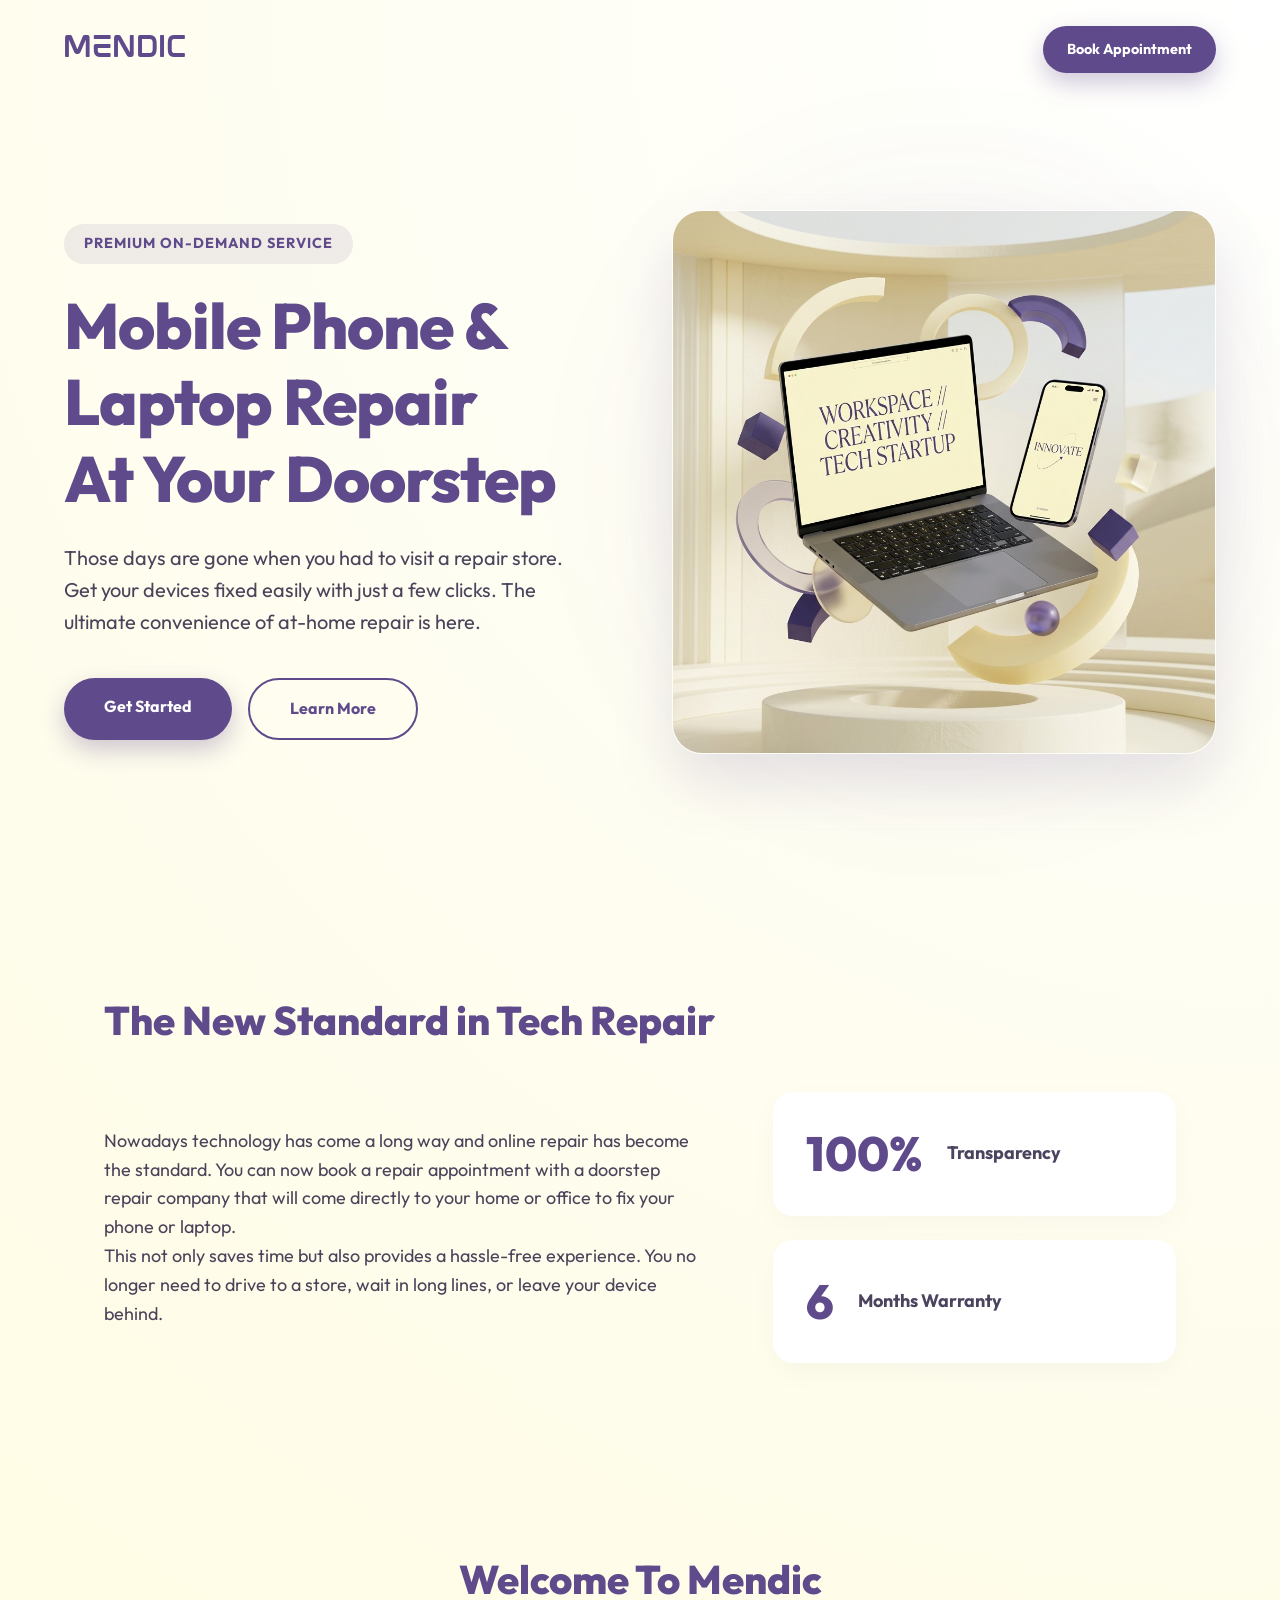
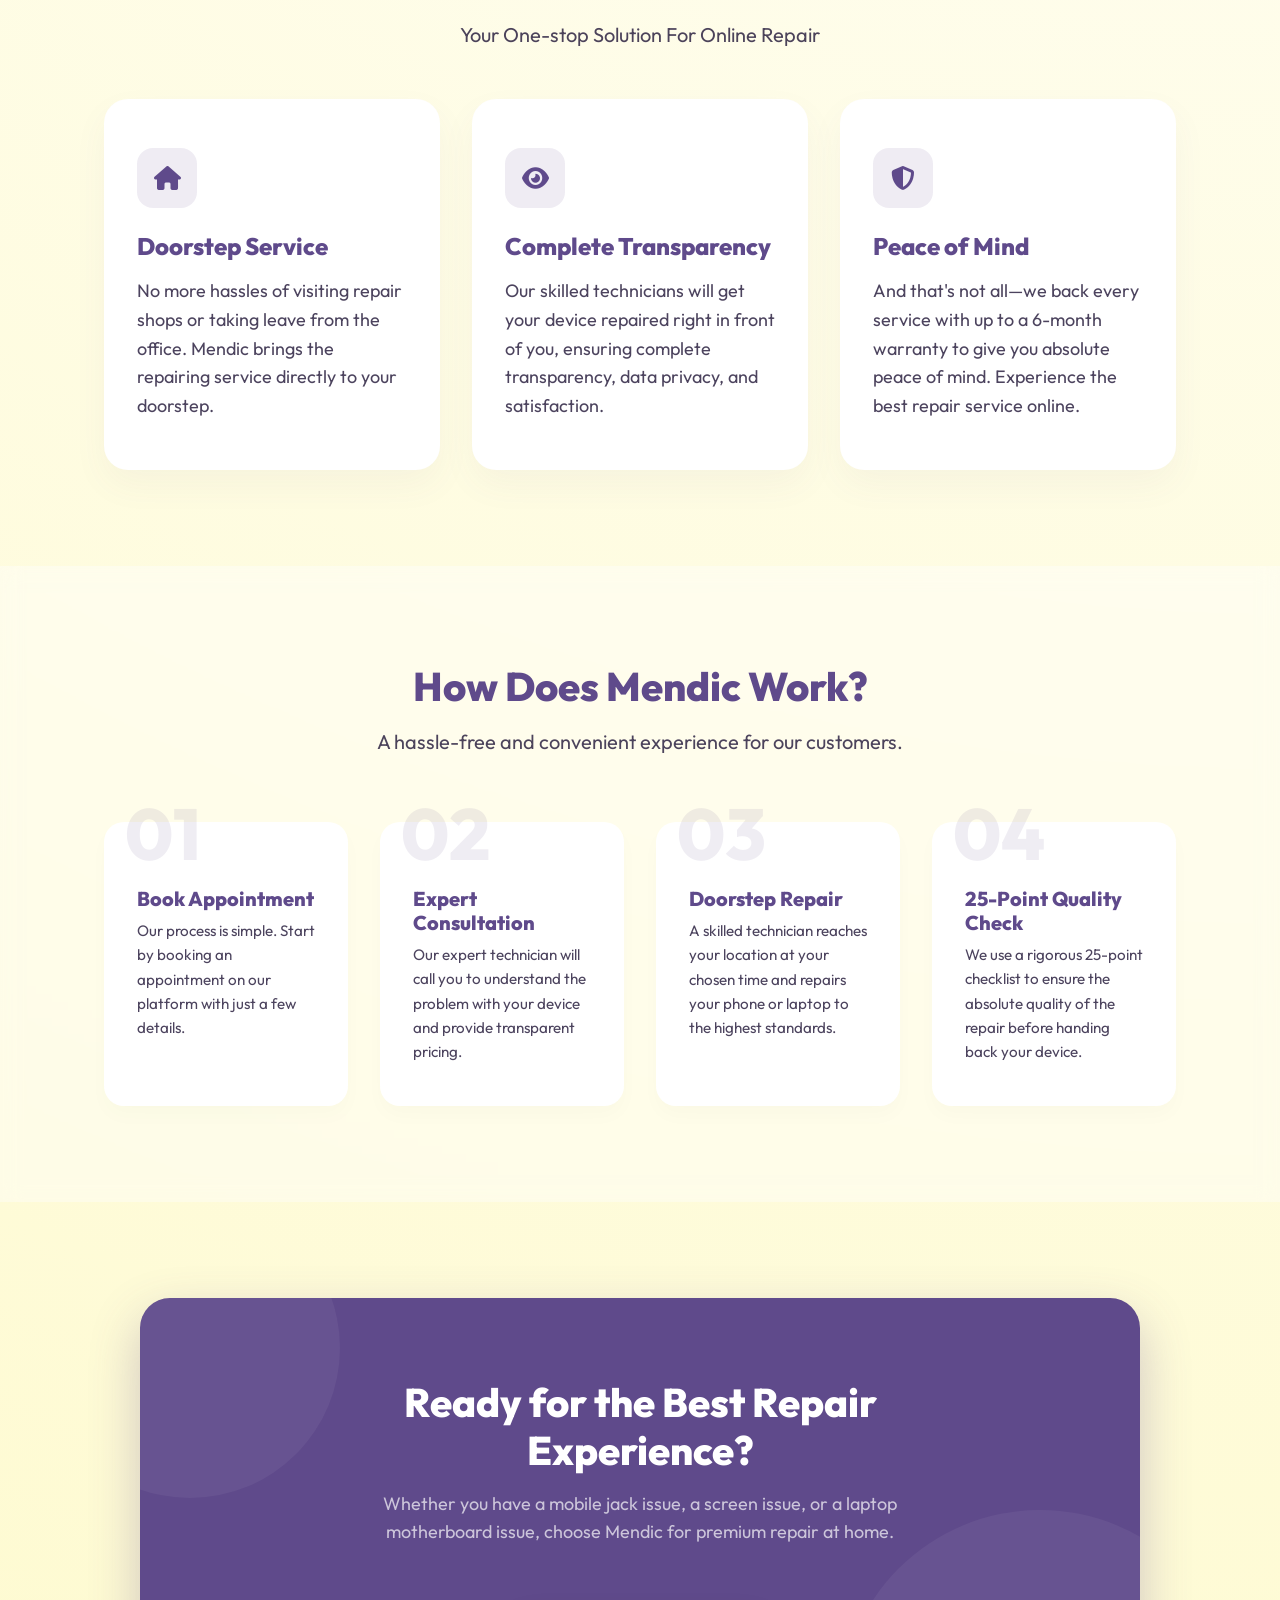
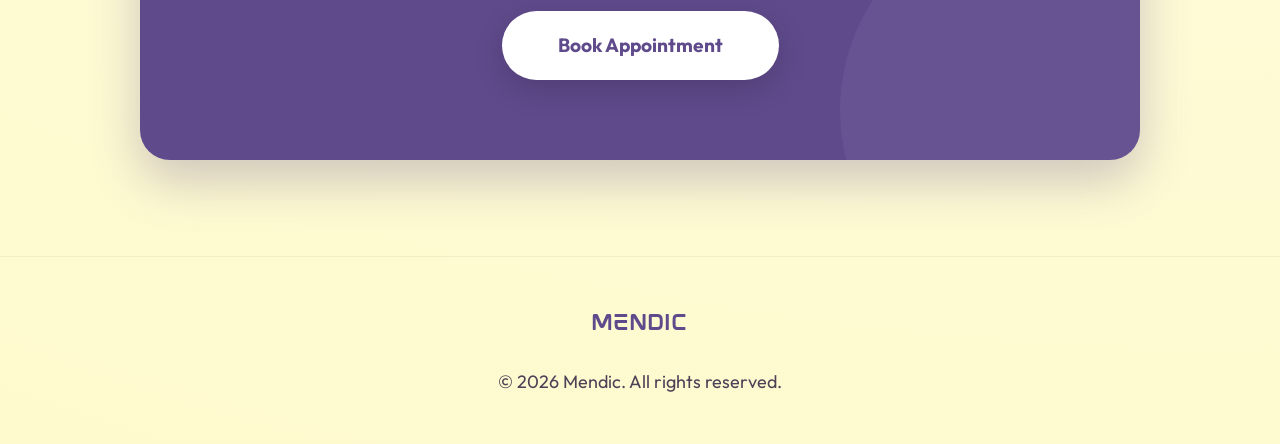
==== index.html @ 506cd7f2 "Initial commit" ====
<!DOCTYPE html>
<html lang="en">
<head>
    <meta charset="UTF-8">
    <meta name="viewport" content="width=device-width, initial-scale=1.0">
    <meta name="description" content="Mendic offers premium, 100% transparent doorstep repair services for mobile phones and laptops. Get an instant appointment and 6-month warranty on all repairs.">
    <meta name="keywords" content="mobile repair at home, laptop repair near me, doorstep mobile repair, phone screen repair, laptop fixing, Mendic repair service">
    <meta name="author" content="Mendic">
    <meta name="theme-color" content="#5F4A8B">
    
    <!-- Open Graph / Social Media -->
    <meta property="og:type" content="website">
    <meta property="og:url" content="https://mendic.in/">
    <meta property="og:title" content="Mendic | Premium Doorstep Repair">
    <meta property="og:description" content="Premium mobile phone & laptop repair at your doorstep with complete transparency and a 6-month warranty.">
    <meta property="og:image" content="https://mendic.in/premium_hero.png">
    
    <title>Mendic | Premium Doorstep Repair</title>
    <link rel="stylesheet" href="style.css">
    <!-- Font Awesome for icons -->
    <link rel="stylesheet" href="https://cdnjs.cloudflare.com/ajax/libs/font-awesome/6.4.0/css/all.min.css">
</head>
<body>

    <!-- Navigation -->
    <nav class="navbar">
        <a href="#" class="logo" aria-label="Mendic Home">MENDIC</a>
        <a href="#booking" class="btn-primary small">Book Appointment</a>
    </nav>

    <!-- Hero Section -->
    <section class="hero fade-in-up">
        <div class="hero-content">
            <span class="eyebrow">Premium On-Demand Service</span>
            <h1>Mobile Phone & Laptop Repair <br>At Your Doorstep</h1>
            <p>Those days are gone when you had to visit a repair store. Get your devices fixed easily with just a few clicks. The ultimate convenience of at-home repair is here.</p>
            <div class="hero-buttons">
                <a href="#booking" class="btn-primary">Get Started</a>
                <a href="#about" class="btn-secondary">Learn More</a>
            </div>
        </div>
        <div class="hero-image-wrapper">
            <div class="glow-orb"></div>
            <img src="premium_hero.png" alt="Premium Device Repair" class="hero-image float-animation">
        </div>
    </section>

    <!-- Intro Section -->
    <section id="about" class="intro-section section-padding fade-in-up">
        <div class="container">
            <h2 class="section-title">The New Standard in Tech Repair</h2>
            <div class="intro-grid">
                <div class="intro-text">
                    <p>Nowadays technology has come a long way and online repair has become the standard. You can now book a repair appointment with a doorstep repair company that will come directly to your home or office to fix your phone or laptop.</p>
                    <p>This not only saves time but also provides a hassle-free experience. You no longer need to drive to a store, wait in long lines, or leave your device behind.</p>
                </div>
                <div class="intro-stats">
                    <div class="stat-box">
                        <h3>100%</h3>
                        <p>Transparency</p>
                    </div>
                    <div class="stat-box">
                        <h3>6</h3>
                        <p>Months Warranty</p>
                    </div>
                </div>
            </div>
        </div>
    </section>

    <!-- Value Prop Section -->
    <section class="value-prop section-padding fade-in-up">
        <div class="container">
            <div class="text-center mb-4">
                <h2 class="section-title">Welcome To Mendic</h2>
                <p class="section-subtitle">Your One-stop Solution For Online Repair</p>
            </div>
            
            <div class="value-grid">
                <div class="value-card">
                    <div class="icon-box"><i class="fa-solid fa-house"></i></div>
                    <h3>Doorstep Service</h3>
                    <p>No more hassles of visiting repair shops or taking leave from the office. Mendic brings the repairing service directly to your doorstep.</p>
                </div>
                <div class="value-card">
                    <div class="icon-box"><i class="fa-solid fa-eye"></i></div>
                    <h3>Complete Transparency</h3>
                    <p>Our skilled technicians will get your device repaired right in front of you, ensuring complete transparency, data privacy, and satisfaction.</p>
                </div>
                <div class="value-card">
                    <div class="icon-box"><i class="fa-solid fa-shield-halved"></i></div>
                    <h3>Peace of Mind</h3>
                    <p>And that's not all—we back every service with up to a 6-month warranty to give you absolute peace of mind. Experience the best repair service online.</p>
                </div>
            </div>
        </div>
    </section>

    <!-- How It Works -->
    <section class="how-it-works section-padding bg-light fade-in-up">
        <div class="container">
            <div class="text-center mb-4">
                <h2 class="section-title">How Does Mendic Work?</h2>
                <p class="section-subtitle">A hassle-free and convenient experience for our customers.</p>
            </div>

            <div class="steps-container">
                <div class="step">
                    <div class="step-number">01</div>
                    <h3>Book Appointment</h3>
                    <p>Our process is simple. Start by booking an appointment on our platform with just a few details.</p>
                </div>
                <div class="step">
                    <div class="step-number">02</div>
                    <h3>Expert Consultation</h3>
                    <p>Our expert technician will call you to understand the problem with your device and provide transparent pricing.</p>
                </div>
                <div class="step">
                    <div class="step-number">03</div>
                    <h3>Doorstep Repair</h3>
                    <p>A skilled technician reaches your location at your chosen time and repairs your phone or laptop to the highest standards.</p>
                </div>
                <div class="step">
                    <div class="step-number">04</div>
                    <h3>25-Point Quality Check</h3>
                    <p>We use a rigorous 25-point checklist to ensure the absolute quality of the repair before handing back your device.</p>
                </div>
            </div>
        </div>
    </section>

    <!-- CTA Section -->
    <section id="booking" class="cta-section section-padding fade-in-up">
        <div class="cta-container">
            <div class="cta-content">
                <h2>Ready for the Best Repair Experience?</h2>
                <p>Whether you have a mobile jack issue, a screen issue, or a laptop motherboard issue, choose Mendic for premium repair at home.</p>
                <a href="booking.html" class="cta-btn">Book Appointment</a>
            </div>
        </div>
    </section>

    <footer>
        <a href="#" class="logo" aria-label="Mendic Home">MENDIC</a>
        <p>&copy; 2026 Mendic. All rights reserved.</p>
    </footer>

    <script>
        // Simple Intersection Observer for scroll animations
        const observerOptions = {
            root: null,
            rootMargin: '0px',
            threshold: 0.1
        };

        const observer = new IntersectionObserver((entries, observer) => {
            entries.forEach(entry => {
                if (entry.isIntersecting) {
                    entry.target.classList.add('visible');
                    observer.unobserve(entry.target);
                }
            });
        }, observerOptions);

        document.querySelectorAll('.fade-in-up').forEach(element => {
            observer.observe(element);
        });
    </script>

    <!-- JSON-LD LocalBusiness Schema for Google SEO -->
    <script type="application/ld+json">
    {
      "@context": "https://schema.org",
      "@type": "LocalBusiness",
      "name": "Mendic",
      "image": "https://mendic.in/premium_hero.png",
      "url": "https://mendic.in/",
      "telephone": "",
      "priceRange": "₹₹",
      "description": "Premium doorstep repair service for mobile phones and laptops.",
      "address": {
        "@type": "PostalAddress",
        "addressLocality": "Jaipur",
        "addressRegion": "Rajasthan",
        "addressCountry": "IN"
      }
    }
    </script>
</body>
</html>
---- style.css ----
@import url('https://fonts.googleapis.com/css2?family=Outfit:wght@300;400;500;700;800&display=swap');

@font-face {
    font-family: 'Mokoto';
    src: url('Mokoto.ttf') format('truetype');
}

:root {
  --bg-primary: #FEFACD;
  --bg-secondary: #ffffff;
  --text-primary: #2d2342;
  --text-secondary: #5F4A8B;
  --accent-color: #5F4A8B;
  --accent-light: rgba(95, 74, 139, 0.1);
  --white: #ffffff;
}

* {
  margin: 0;
  padding: 0;
  box-sizing: border-box;
}

html {
  scroll-behavior: smooth;
}

body {
  font-family: 'Outfit', sans-serif;
  background-color: var(--bg-primary);
  background: radial-gradient(circle at top right, #ffffff 0%, var(--bg-primary) 100%);
  color: var(--text-primary);
  line-height: 1.6;
  overflow-x: hidden;
}

/* Typography */
h1, h2, h3, h4 {
  color: var(--accent-color);
  line-height: 1.2;
  font-weight: 800;
}

p {
  font-size: 1.125rem;
  color: var(--text-primary);
  opacity: 0.85;
}

/* Utilities */
.container {
  max-width: 1200px;
  margin: 0 auto;
  padding: 0 5%;
}

.section-padding {
  padding: 6rem 0;
}

.text-center {
  text-align: center;
}

.mb-4 {
  margin-bottom: 3rem;
}

/* Buttons */
.btn-primary {
  display: inline-block;
  background: var(--accent-color);
  color: var(--white);
  padding: 1rem 2.5rem;
  border-radius: 50px;
  font-weight: 700;
  text-decoration: none;
  border: none;
  cursor: pointer;
  transition: all 0.3s cubic-bezier(0.25, 0.8, 0.25, 1);
  box-shadow: 0 10px 25px rgba(95, 74, 139, 0.3);
  font-family: 'Outfit', sans-serif;
  font-size: 1rem;
}

.btn-primary:hover {
  transform: translateY(-3px);
  box-shadow: 0 15px 35px rgba(95, 74, 139, 0.4);
}

.btn-primary.small {
  padding: 0.75rem 1.5rem;
  font-size: 0.9rem;
}

.btn-secondary {
  display: inline-block;
  background: transparent;
  color: var(--accent-color);
  padding: 1rem 2.5rem;
  border-radius: 50px;
  font-weight: 700;
  text-decoration: none;
  border: 2px solid var(--accent-color);
  transition: all 0.3s ease;
}

.btn-secondary:hover {
  background: var(--accent-light);
}

/* Navbar */
.navbar {
  display: flex;
  justify-content: space-between;
  align-items: center;
  padding: 1.5rem 5%;
  position: absolute;
  top: 0;
  left: 0;
  right: 0;
  z-index: 100;
}

.logo {
  display: flex;
  align-items: center;
  text-decoration: none;
  font-family: 'Mokoto', sans-serif;
  color: #5F4A8B;
  font-size: 2rem;
  letter-spacing: 2px;
}

/* Hero Section */
.hero {
  min-height: 100vh;
  display: flex;
  align-items: center;
  padding: 8rem 5% 4rem;
  max-width: 1300px;
  margin: 0 auto;
  gap: 4rem;
}

.hero-content {
  flex: 1;
}

.eyebrow {
  display: inline-block;
  background: var(--accent-light);
  color: var(--accent-color);
  padding: 0.5rem 1.25rem;
  border-radius: 50px;
  font-weight: 700;
  font-size: 0.9rem;
  margin-bottom: 1.5rem;
  letter-spacing: 1px;
  text-transform: uppercase;
}

.hero h1 {
  font-size: 4rem;
  margin-bottom: 1.5rem;
  letter-spacing: -1px;
}

.hero p {
  font-size: 1.25rem;
  margin-bottom: 2.5rem;
  max-width: 500px;
}

.hero-buttons {
  display: flex;
  gap: 1rem;
}

.hero-image-wrapper {
  flex: 1;
  position: relative;
  display: flex;
  justify-content: center;
  align-items: center;
}

.glow-orb {
  position: absolute;
  width: 400px;
  height: 400px;
  background: var(--accent-color);
  filter: blur(120px);
  opacity: 0.15;
  border-radius: 50%;
  z-index: -1;
}

.hero-image {
  max-width: 100%;
  border-radius: 30px;
  box-shadow: 0 30px 60px rgba(95, 74, 139, 0.15);
  border: 1px solid rgba(255,255,255,0.5);
}

.float-animation {
  animation: float 6s ease-in-out infinite;
}

@keyframes float {
  0% { transform: translateY(0px); }
  50% { transform: translateY(-20px); }
  100% { transform: translateY(0px); }
}

/* Intro Section */
.section-title {
  font-size: 2.5rem;
  margin-bottom: 1rem;
}

.section-subtitle {
  font-size: 1.25rem;
  max-width: 600px;
  margin: 0 auto;
}

.intro-grid {
  display: grid;
  grid-template-columns: 3fr 2fr;
  gap: 4rem;
  align-items: center;
  margin-top: 3rem;
}

.intro-stats {
  display: flex;
  flex-direction: column;
  gap: 1.5rem;
}

.stat-box {
  background: var(--white);
  padding: 2rem;
  border-radius: 20px;
  box-shadow: 0 10px 30px rgba(0,0,0,0.03);
  border: 1px solid rgba(255,255,255,0.8);
  display: flex;
  align-items: center;
  gap: 1.5rem;
  transition: transform 0.3s ease;
}

.stat-box:hover {
  transform: translateY(-5px);
}

.stat-box h3 {
  font-size: 3rem;
  color: var(--accent-color);
}

.stat-box p {
  font-weight: 700;
  margin: 0;
}

/* Value Prop Section */
.value-grid {
  display: grid;
  grid-template-columns: repeat(3, 1fr);
  gap: 2rem;
}

.value-card {
  background: var(--white);
  padding: 3rem 2rem;
  border-radius: 24px;
  box-shadow: 0 15px 35px rgba(95, 74, 139, 0.05);
  transition: transform 0.3s ease;
  border: 1px solid rgba(255,255,255,0.6);
}

.value-card:hover {
  transform: translateY(-10px);
  box-shadow: 0 20px 40px rgba(95, 74, 139, 0.1);
}

.icon-box {
  width: 60px;
  height: 60px;
  background: var(--accent-light);
  color: var(--accent-color);
  border-radius: 16px;
  display: flex;
  align-items: center;
  justify-content: center;
  font-size: 1.5rem;
  margin-bottom: 1.5rem;
}

.value-card h3 {
  font-size: 1.5rem;
  margin-bottom: 1rem;
}

/* How It Works */
.bg-light {
  background: rgba(255, 255, 255, 0.4);
  backdrop-filter: blur(10px);
}

.steps-container {
  display: grid;
  grid-template-columns: repeat(4, 1fr);
  gap: 2rem;
  margin-top: 4rem;
}

.step {
  position: relative;
  padding: 2.5rem 2rem;
  background: var(--white);
  border-radius: 20px;
  box-shadow: 0 10px 20px rgba(0,0,0,0.02);
  border: 1px solid rgba(255,255,255,0.6);
}

.step-number {
  font-size: 4.5rem;
  font-weight: 800;
  color: var(--accent-light);
  position: absolute;
  top: -25px;
  left: 20px;
  line-height: 1;
}

.step h3 {
  font-size: 1.25rem;
  margin-top: 1.5rem;
  margin-bottom: 0.5rem;
}

.step p {
  font-size: 0.95rem;
}

/* CTA Section */
.cta-container {
  max-width: 1000px;
  margin: 0 auto;
  background: var(--accent-color);
  border-radius: 30px;
  padding: 5rem 2rem;
  text-align: center;
  color: var(--white);
  position: relative;
  overflow: hidden;
  box-shadow: 0 20px 50px rgba(95, 74, 139, 0.3);
}

.cta-container::before, .cta-container::after {
  content: '';
  position: absolute;
  border-radius: 50%;
  background: rgba(255,255,255,0.05);
}

.cta-container::before {
  width: 300px;
  height: 300px;
  top: -100px;
  left: -100px;
}

.cta-container::after {
  width: 400px;
  height: 400px;
  bottom: -150px;
  right: -100px;
}

.cta-content {
  position: relative;
  z-index: 10;
  max-width: 600px;
  margin: 0 auto;
}

.cta-content h2 {
  color: var(--white);
  font-size: 2.5rem;
  margin-bottom: 1rem;
}

.cta-content p {
  color: rgba(255,255,255,0.8);
  margin-bottom: 2.5rem;
}

.booking-form {
  display: flex;
  gap: 0.5rem;
  background: var(--white);
  padding: 0.5rem;
  border-radius: 50px;
  box-shadow: 0 10px 30px rgba(0,0,0,0.2);
}

.booking-form input {
  flex: 1;
  border: none;
  background: transparent;
  padding: 1rem 1.5rem;
  font-size: 1rem;
  font-family: 'Outfit', sans-serif;
  color: var(--text-primary);
  outline: none;
}

.cta-btn {
  background-color: #ffffff;
  color: var(--accent-color);
  padding: 1.2rem 3.5rem;
  border-radius: 50px;
  text-decoration: none;
  font-weight: 700;
  font-size: 1.2rem;
  display: inline-block;
  margin-top: 1.5rem;
  box-shadow: 0 10px 30px rgba(0,0,0,0.15);
  transition: all 0.3s cubic-bezier(0.25, 0.8, 0.25, 1);
}

.cta-btn:hover {
  transform: translateY(-3px);
  box-shadow: 0 15px 35px rgba(0,0,0,0.2);
}

/* Footer */
footer {
  text-align: center;
  padding: 3rem 5%;
  border-top: 1px solid rgba(0,0,0,0.05);
}

footer .logo {
  justify-content: center;
  margin-bottom: 1.5rem;
  font-size: 1.5rem;
}

/* Animations */
.fade-in-up {
  opacity: 0;
  transform: translateY(30px);
  transition: opacity 0.8s ease-out, transform 0.8s ease-out;
}

.fade-in-up.visible {
  opacity: 1;
  transform: translateY(0);
}

/* Responsive */
@media (max-width: 1024px) {
  .hero {
    flex-direction: column;
    text-align: center;
    padding-top: 10rem;
  }
  
  .hero-buttons {
    justify-content: center;
  }
  
  .intro-grid {
    grid-template-columns: 1fr;
  }
  
  .value-grid {
    grid-template-columns: 1fr;
  }
  
  .steps-container {
    grid-template-columns: repeat(2, 1fr);
  }
}

@media (max-width: 768px) {
  .hero h1 {
    font-size: 3rem;
  }
  
  .steps-container {
    grid-template-columns: 1fr;
  }
  
  .booking-form {
    flex-direction: column;
    background: transparent;
    padding: 0;
    box-shadow: none;
  }
  
  .booking-form input {
    background: var(--white);
    border-radius: 50px;
    margin-bottom: 1rem;
    padding: 1.2rem;
  }
  
  .btn-primary, .btn-secondary {
    width: 100%;
  }
  
  .navbar .btn-primary.small {
    display: none;
  }
  
  .hero-buttons {
    flex-direction: column;
  }
  
  .glow-orb {
    filter: blur(60px); /* Reduced blur for mobile performance */
    opacity: 0.2;
    width: 250px;
    height: 250px;
  }
}

@media (max-width: 480px) {
  .hero h1 {
    font-size: 2.3rem;
    line-height: 1.1;
  }
  
  .hero p {
    font-size: 1.05rem;
  }
  
  .section-title {
    font-size: 2rem;
  }
  
  .stat-box h3 {
    font-size: 2.5rem;
  }
  
  .step-number {
    font-size: 3.5rem;
  }
  
  .cta-content h2 {
    font-size: 2rem;
  }
  
  .cta-btn {
    width: 100%;
    padding: 1.1rem 1rem;
    font-size: 1.1rem;
    box-sizing: border-box;
  }

  .navbar {
    padding: 1rem 5%;
    justify-content: center;
  }
  
  .logo {
    font-size: 1.5rem;
  }
}
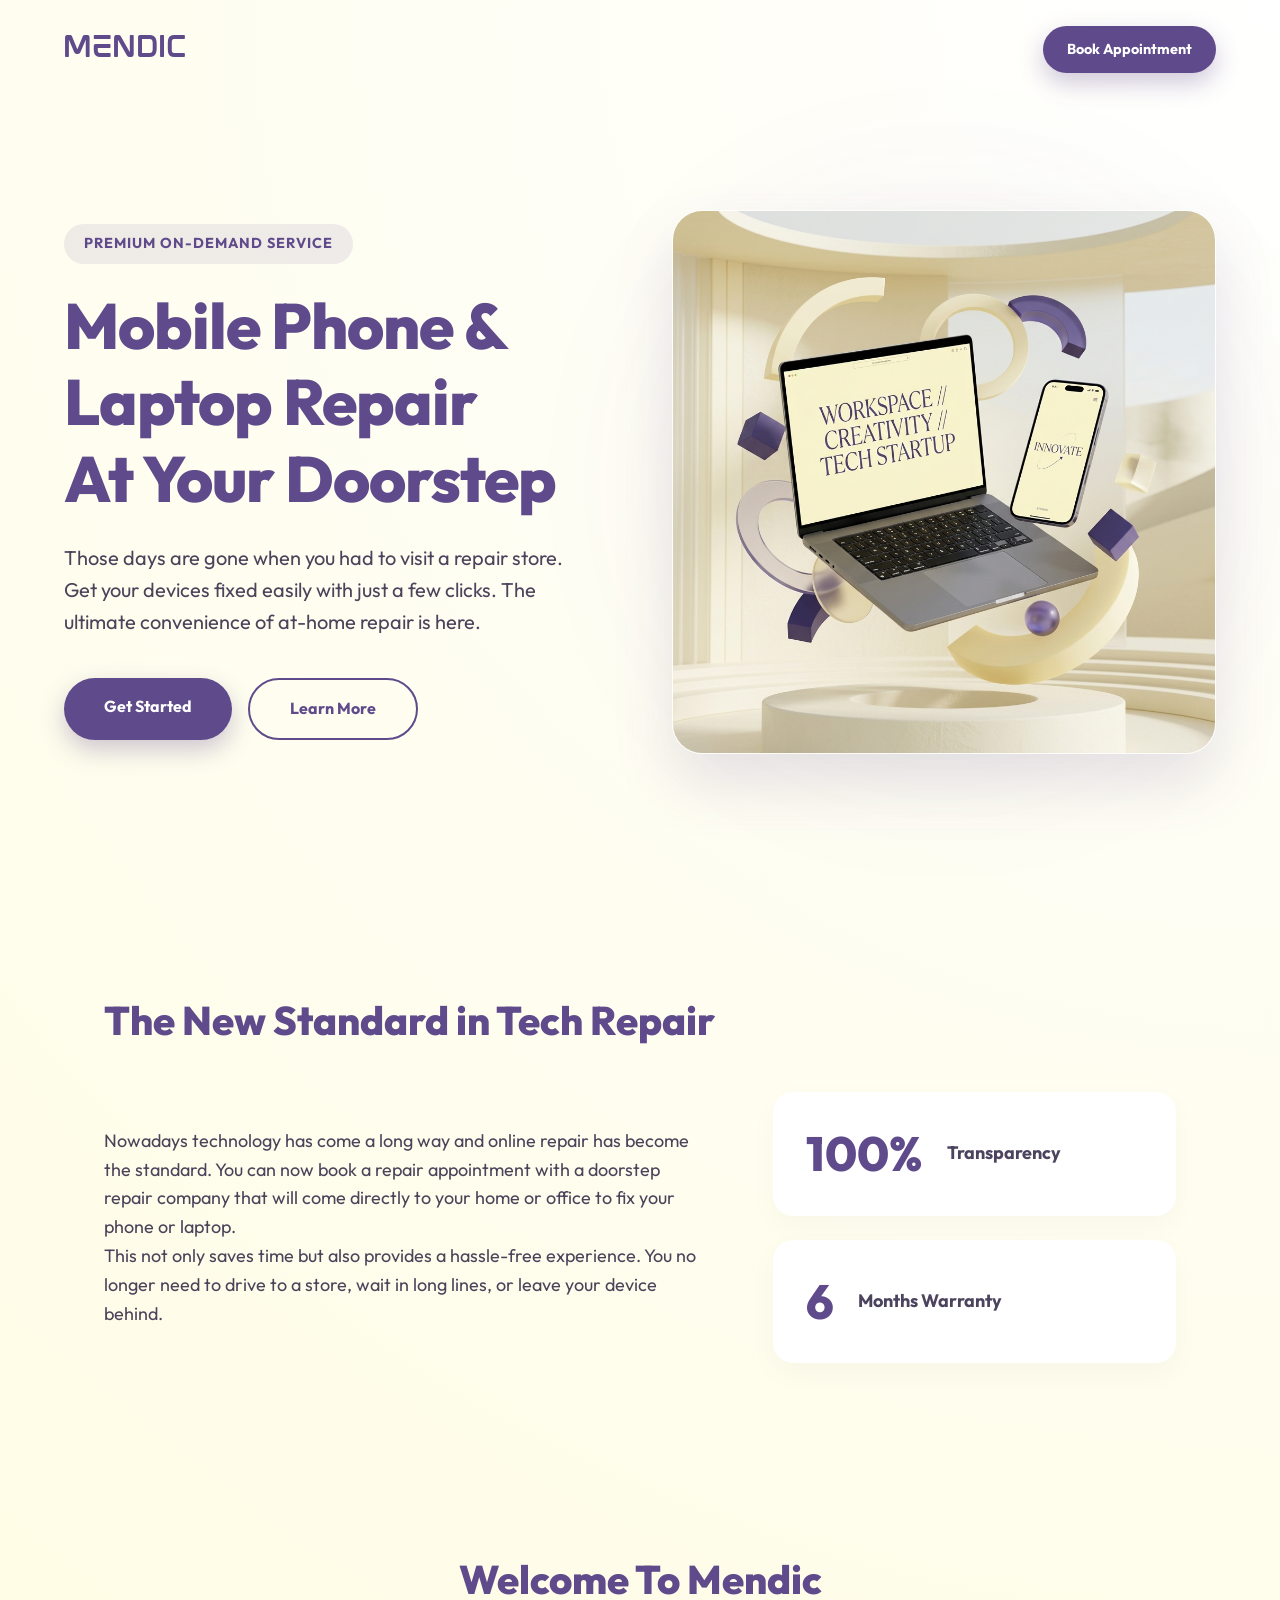
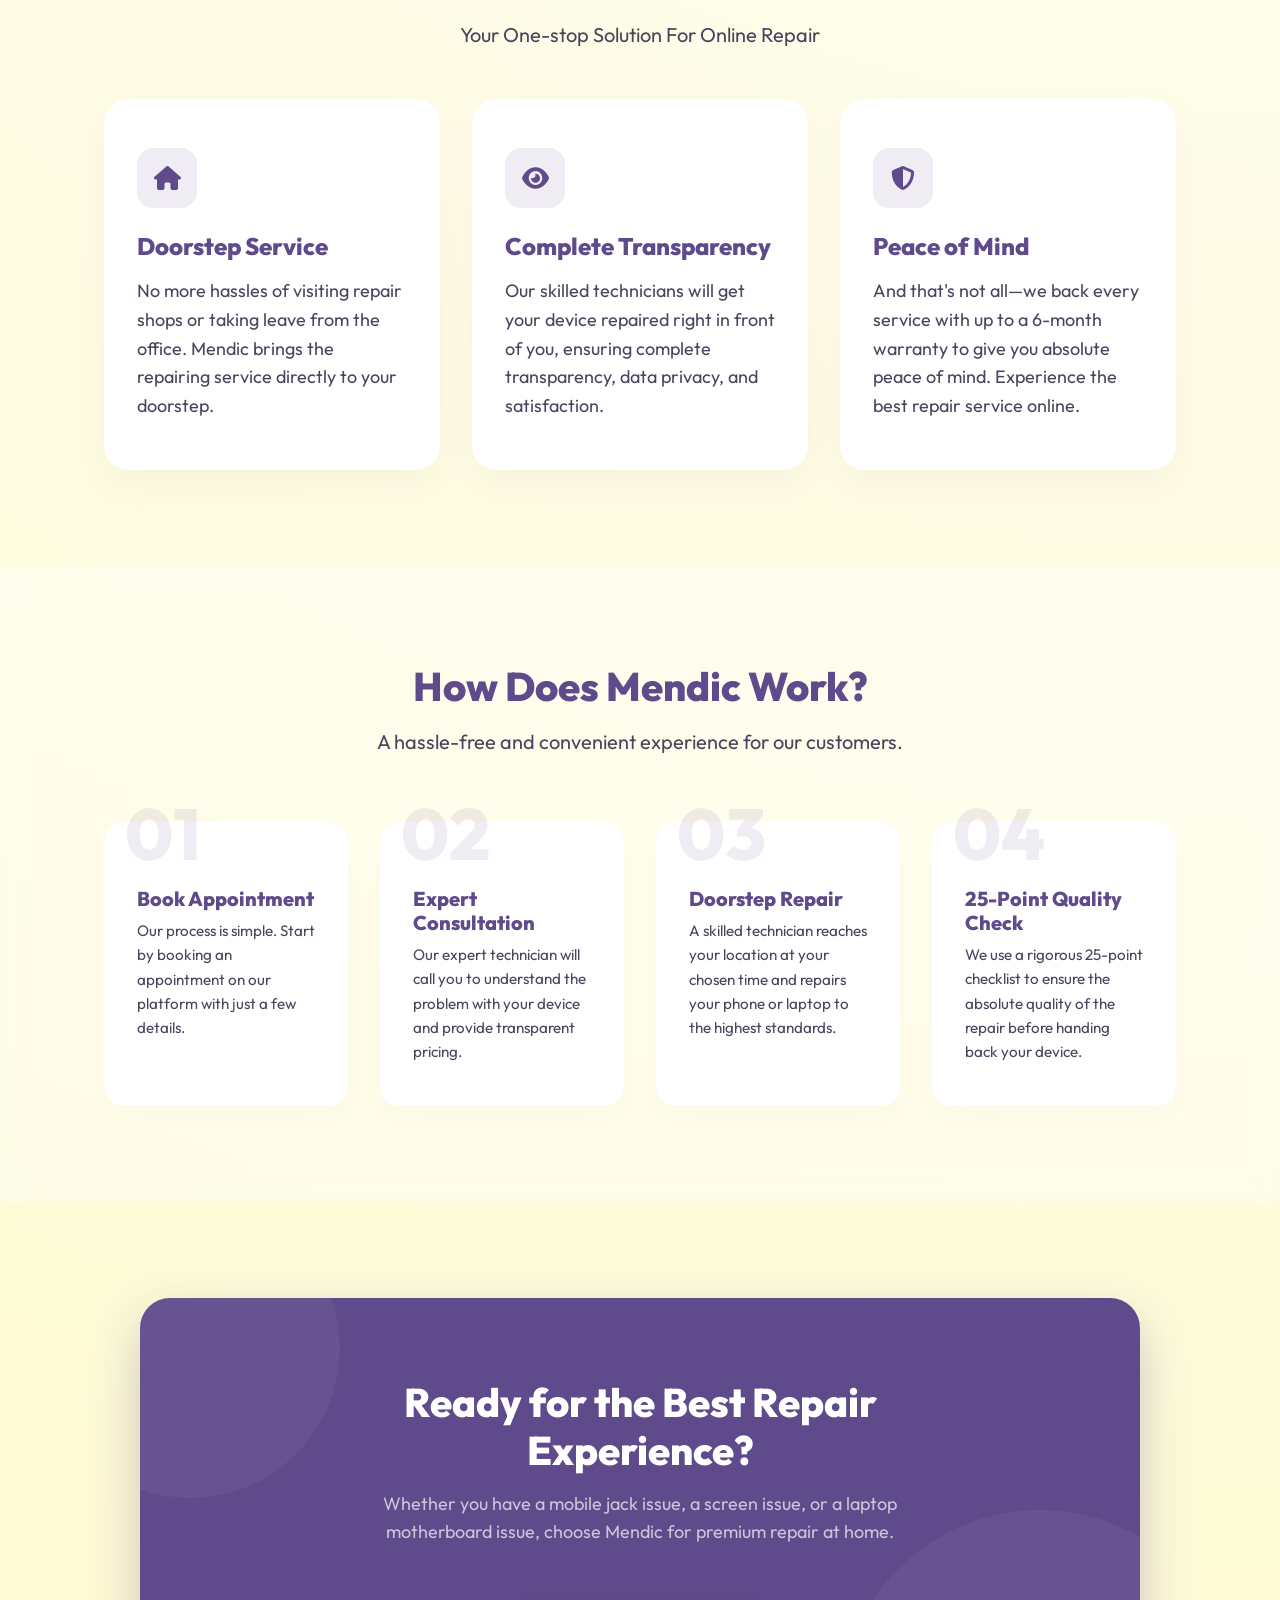
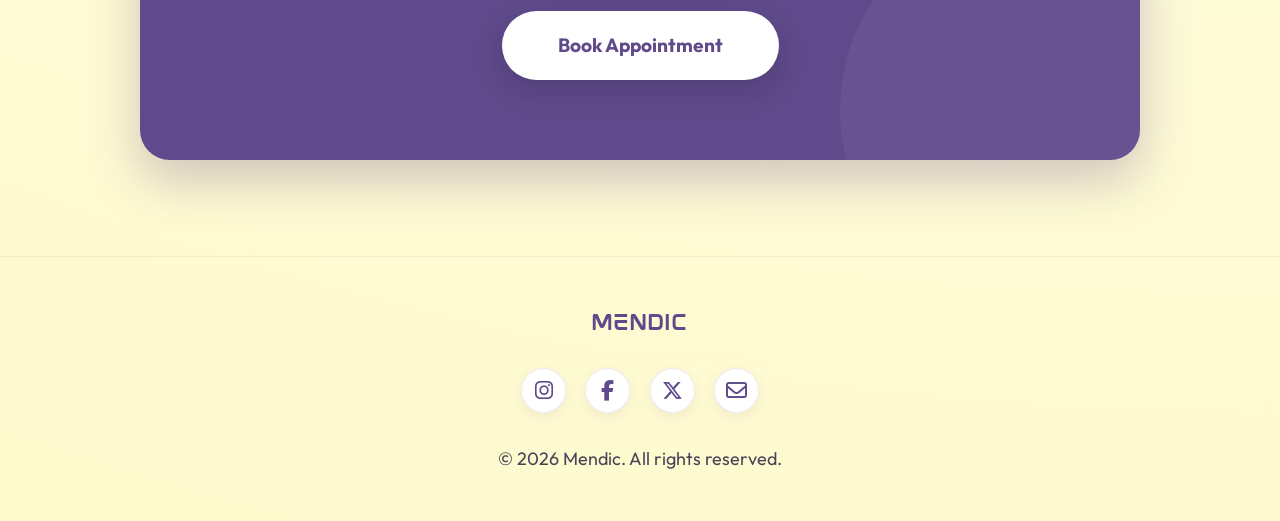
==== commit 53549941: "Update Instagram link" ====
--- a/index.html
+++ b/index.html
@@ -18,7 +18,7 @@
     <title>Mendic | Premium Doorstep Repair</title>
     <link rel="stylesheet" href="style.css">
     <!-- Font Awesome for icons -->
-    <link rel="stylesheet" href="https://cdnjs.cloudflare.com/ajax/libs/font-awesome/6.4.0/css/all.min.css">
+    <link rel="stylesheet" href="https://cdnjs.cloudflare.com/ajax/libs/font-awesome/6.5.1/css/all.min.css">
 </head>
 <body>
 
@@ -142,6 +142,12 @@
 
     <footer>
         <a href="#" class="logo" aria-label="Mendic Home">MENDIC</a>
+        <div class="social-links">
+            <a href="https://instagram.com/mendic.in" target="_blank" rel="noopener noreferrer" aria-label="Instagram"><i class="fa-brands fa-instagram"></i></a>
+            <a href="https://facebook.com/" target="_blank" rel="noopener noreferrer" aria-label="Facebook"><i class="fa-brands fa-facebook-f"></i></a>
+            <a href="https://x.com/" target="_blank" rel="noopener noreferrer" aria-label="X (Twitter)"><i class="fa-brands fa-x-twitter"></i></a>
+            <a href="mailto:contact@mendic.in" aria-label="Email"><i class="fa-regular fa-envelope"></i></a>
+        </div>
         <p>&copy; 2026 Mendic. All rights reserved.</p>
     </footer>
 
--- a/style.css
+++ b/style.css
@@ -451,6 +451,36 @@
   font-size: 1.5rem;
 }
 
+.social-links {
+  display: flex;
+  justify-content: center;
+  gap: 1.2rem;
+  margin-bottom: 2rem;
+}
+
+.social-links a {
+  display: flex;
+  align-items: center;
+  justify-content: center;
+  width: 45px;
+  height: 45px;
+  border-radius: 50%;
+  background: var(--white);
+  color: var(--accent-color);
+  font-size: 1.3rem;
+  text-decoration: none;
+  box-shadow: 0 5px 15px rgba(95, 74, 139, 0.08);
+  transition: all 0.3s cubic-bezier(0.25, 0.8, 0.25, 1);
+  border: 1px solid rgba(95, 74, 139, 0.1);
+}
+
+.social-links a:hover {
+  background: var(--accent-color);
+  color: var(--white);
+  transform: translateY(-4px);
+  box-shadow: 0 10px 20px rgba(95, 74, 139, 0.2);
+}
+
 /* Animations */
 .fade-in-up {
   opacity: 0;
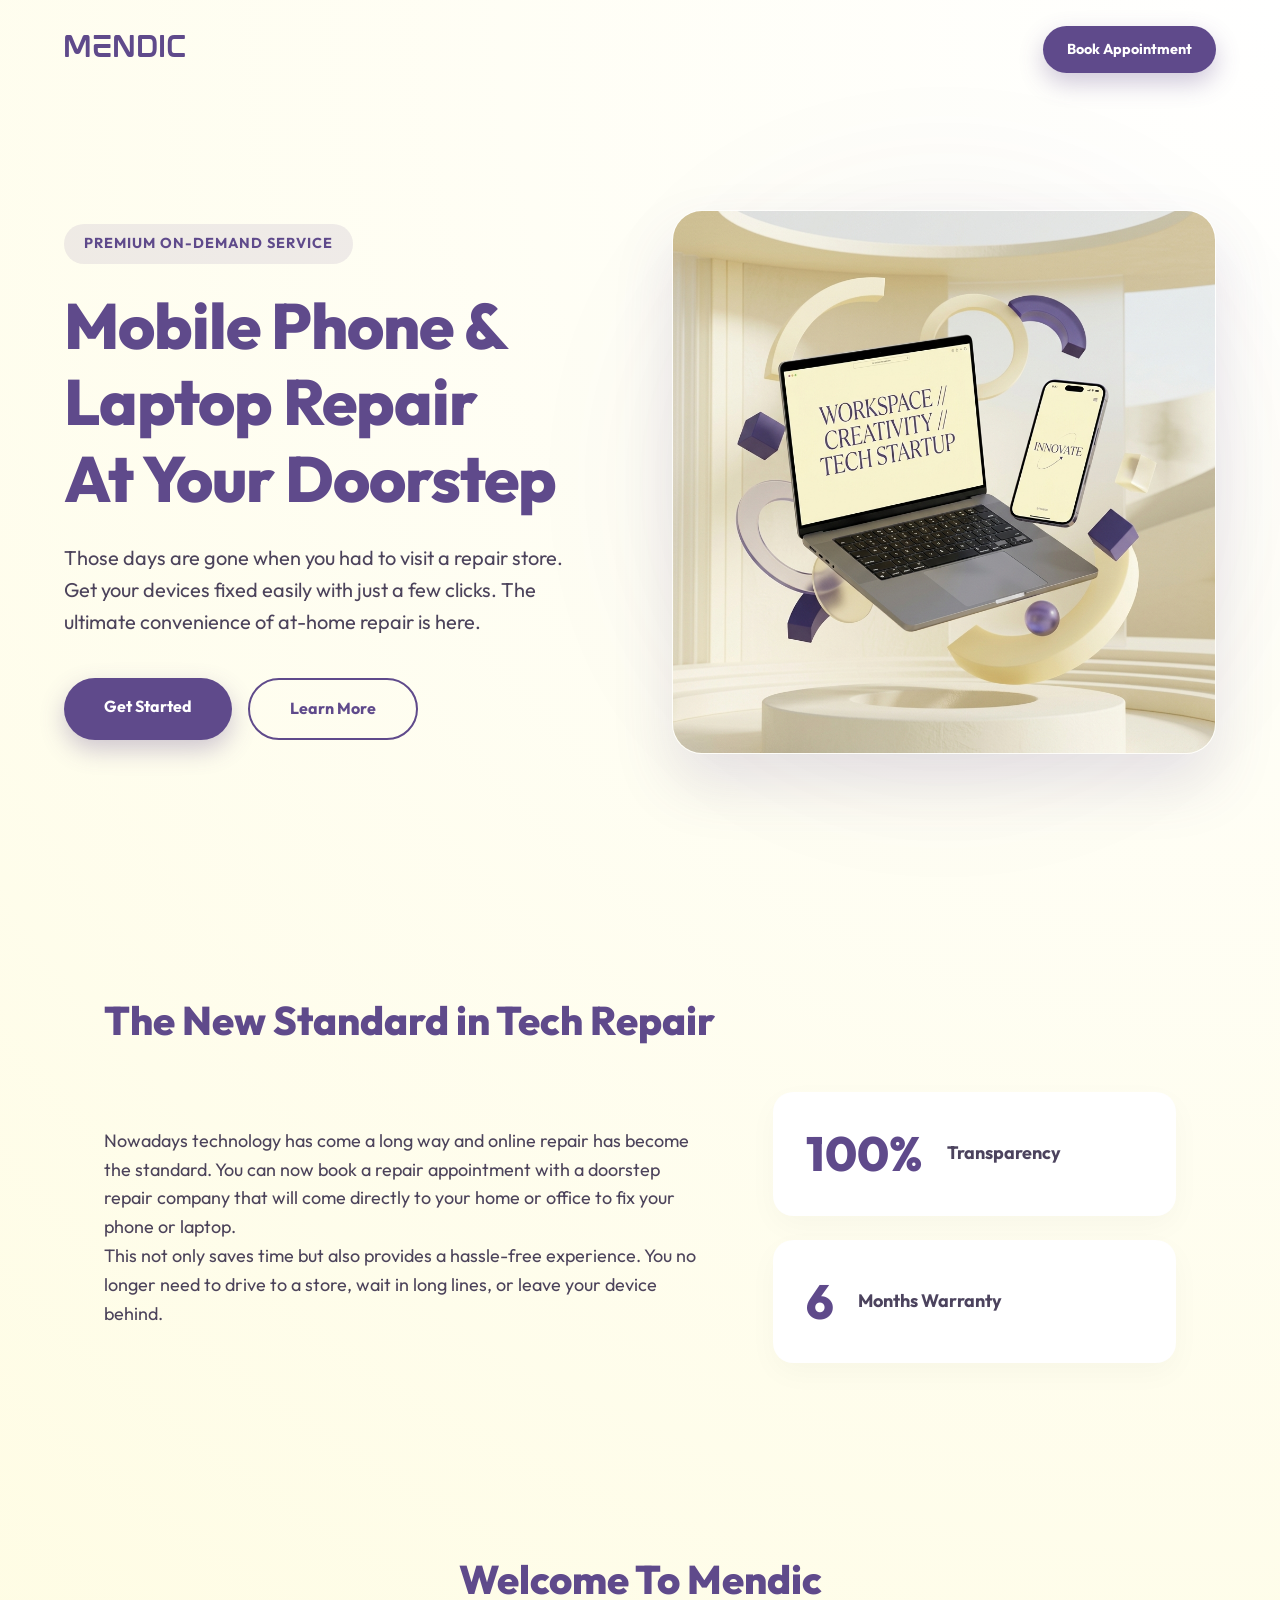
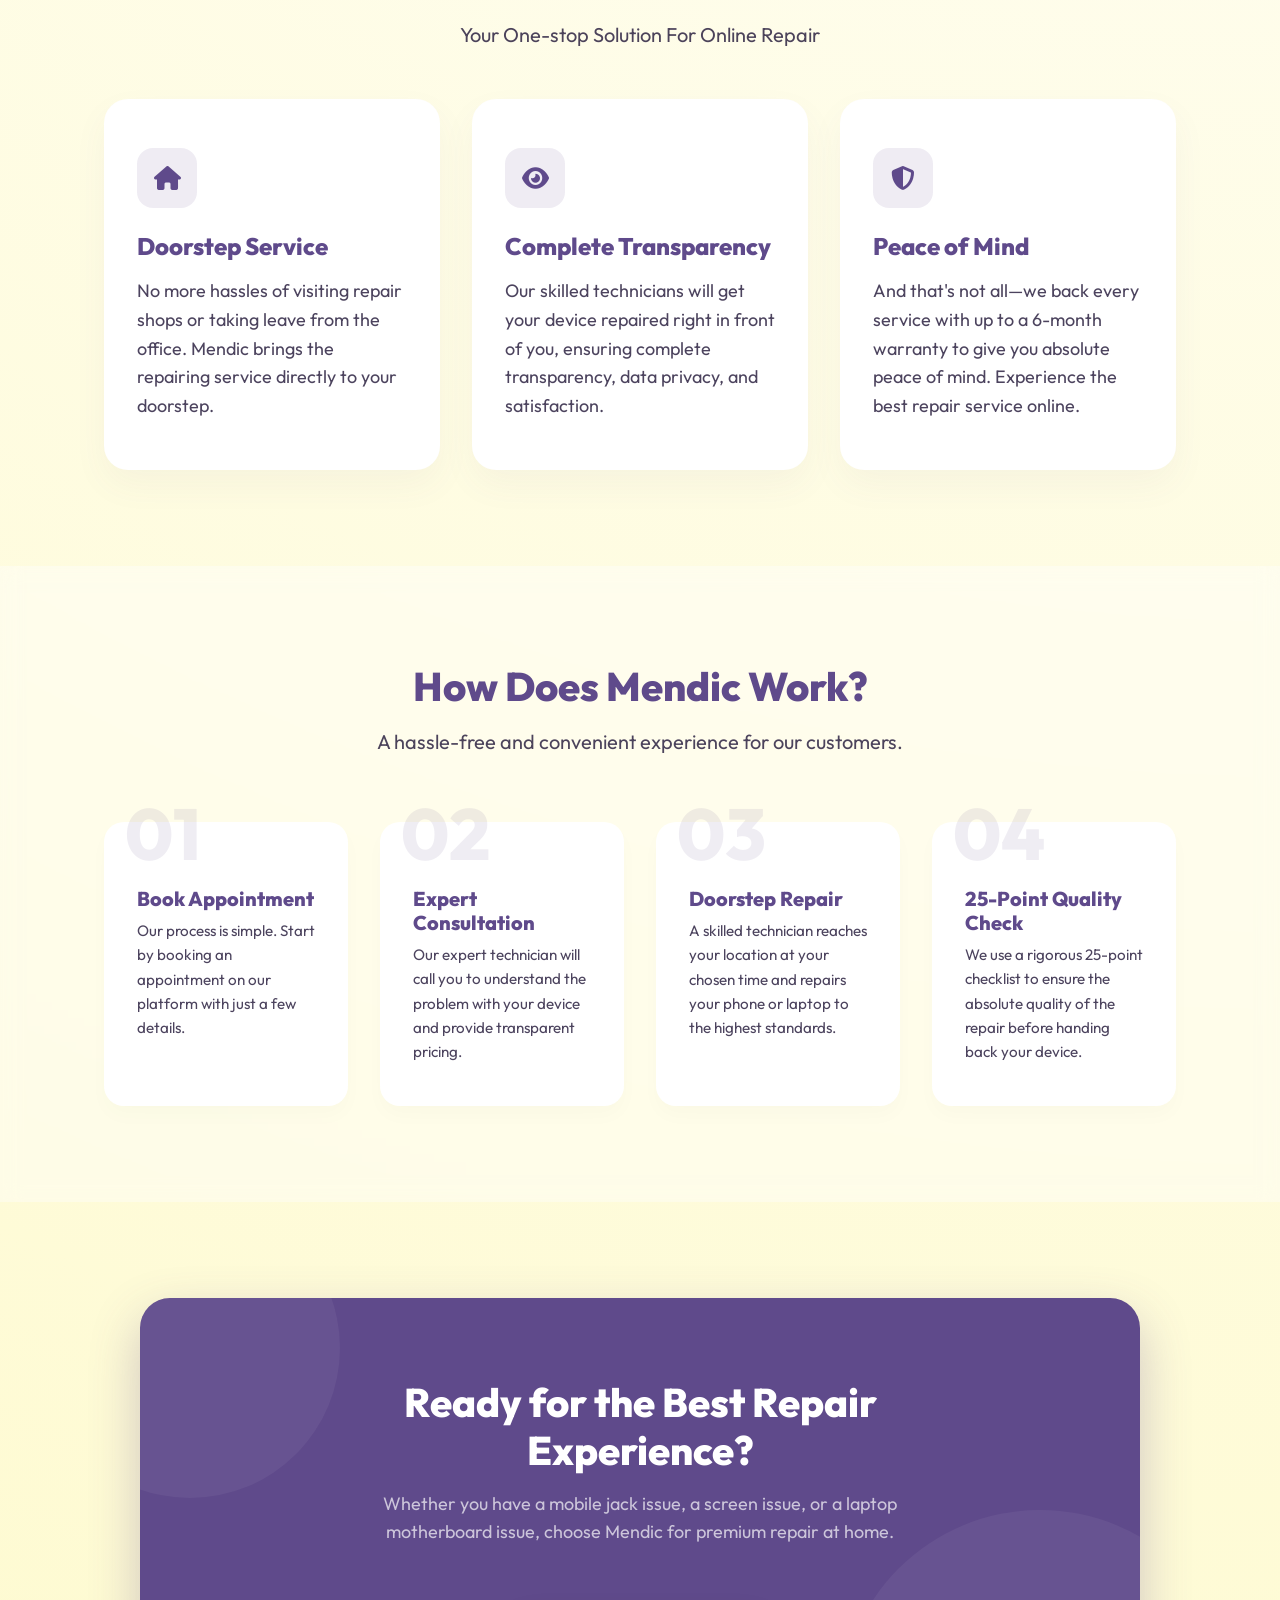
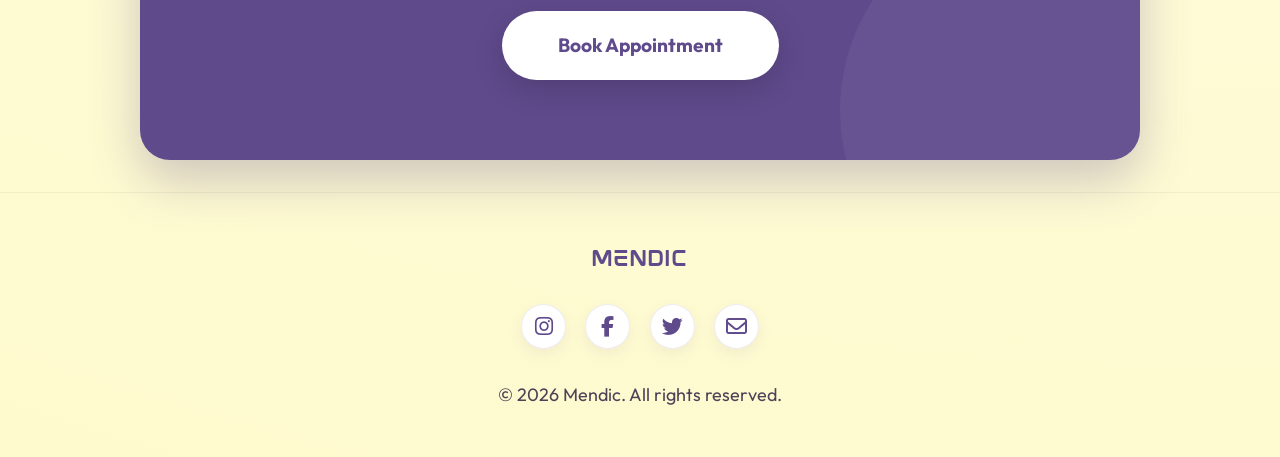
==== commit 39f7217b: "Fix footer rendering bug during scroll and update twitter icon" ====
--- a/index.html
+++ b/index.html
@@ -143,9 +143,9 @@
     <footer>
         <a href="#" class="logo" aria-label="Mendic Home">MENDIC</a>
         <div class="social-links">
-            <a href="https://instagram.com/mendic.in" target="_blank" rel="noopener noreferrer" aria-label="Instagram"><i class="fa-brands fa-instagram"></i></a>
+            <a href="https://www.instagram.com/mendic.in/" target="_blank" rel="noopener noreferrer" aria-label="Instagram"><i class="fa-brands fa-instagram"></i></a>
             <a href="https://facebook.com/" target="_blank" rel="noopener noreferrer" aria-label="Facebook"><i class="fa-brands fa-facebook-f"></i></a>
-            <a href="https://x.com/" target="_blank" rel="noopener noreferrer" aria-label="X (Twitter)"><i class="fa-brands fa-x-twitter"></i></a>
+            <a href="https://x.com/" target="_blank" rel="noopener noreferrer" aria-label="Twitter"><i class="fa-brands fa-twitter"></i></a>
             <a href="mailto:contact@mendic.in" aria-label="Email"><i class="fa-regular fa-envelope"></i></a>
         </div>
         <p>&copy; 2026 Mendic. All rights reserved.</p>
--- a/style.css
+++ b/style.css
@@ -56,6 +56,10 @@
 
 .section-padding {
   padding: 6rem 0;
+}
+
+.cta-section {
+  padding-bottom: 2rem;
 }
 
 .text-center {
@@ -472,12 +476,14 @@
   box-shadow: 0 5px 15px rgba(95, 74, 139, 0.08);
   transition: all 0.3s cubic-bezier(0.25, 0.8, 0.25, 1);
   border: 1px solid rgba(95, 74, 139, 0.1);
+  transform: translateZ(0);
+  will-change: transform;
 }
 
 .social-links a:hover {
   background: var(--accent-color);
   color: var(--white);
-  transform: translateY(-4px);
+  transform: translateY(-4px) translateZ(0);
   box-shadow: 0 10px 20px rgba(95, 74, 139, 0.2);
 }
 
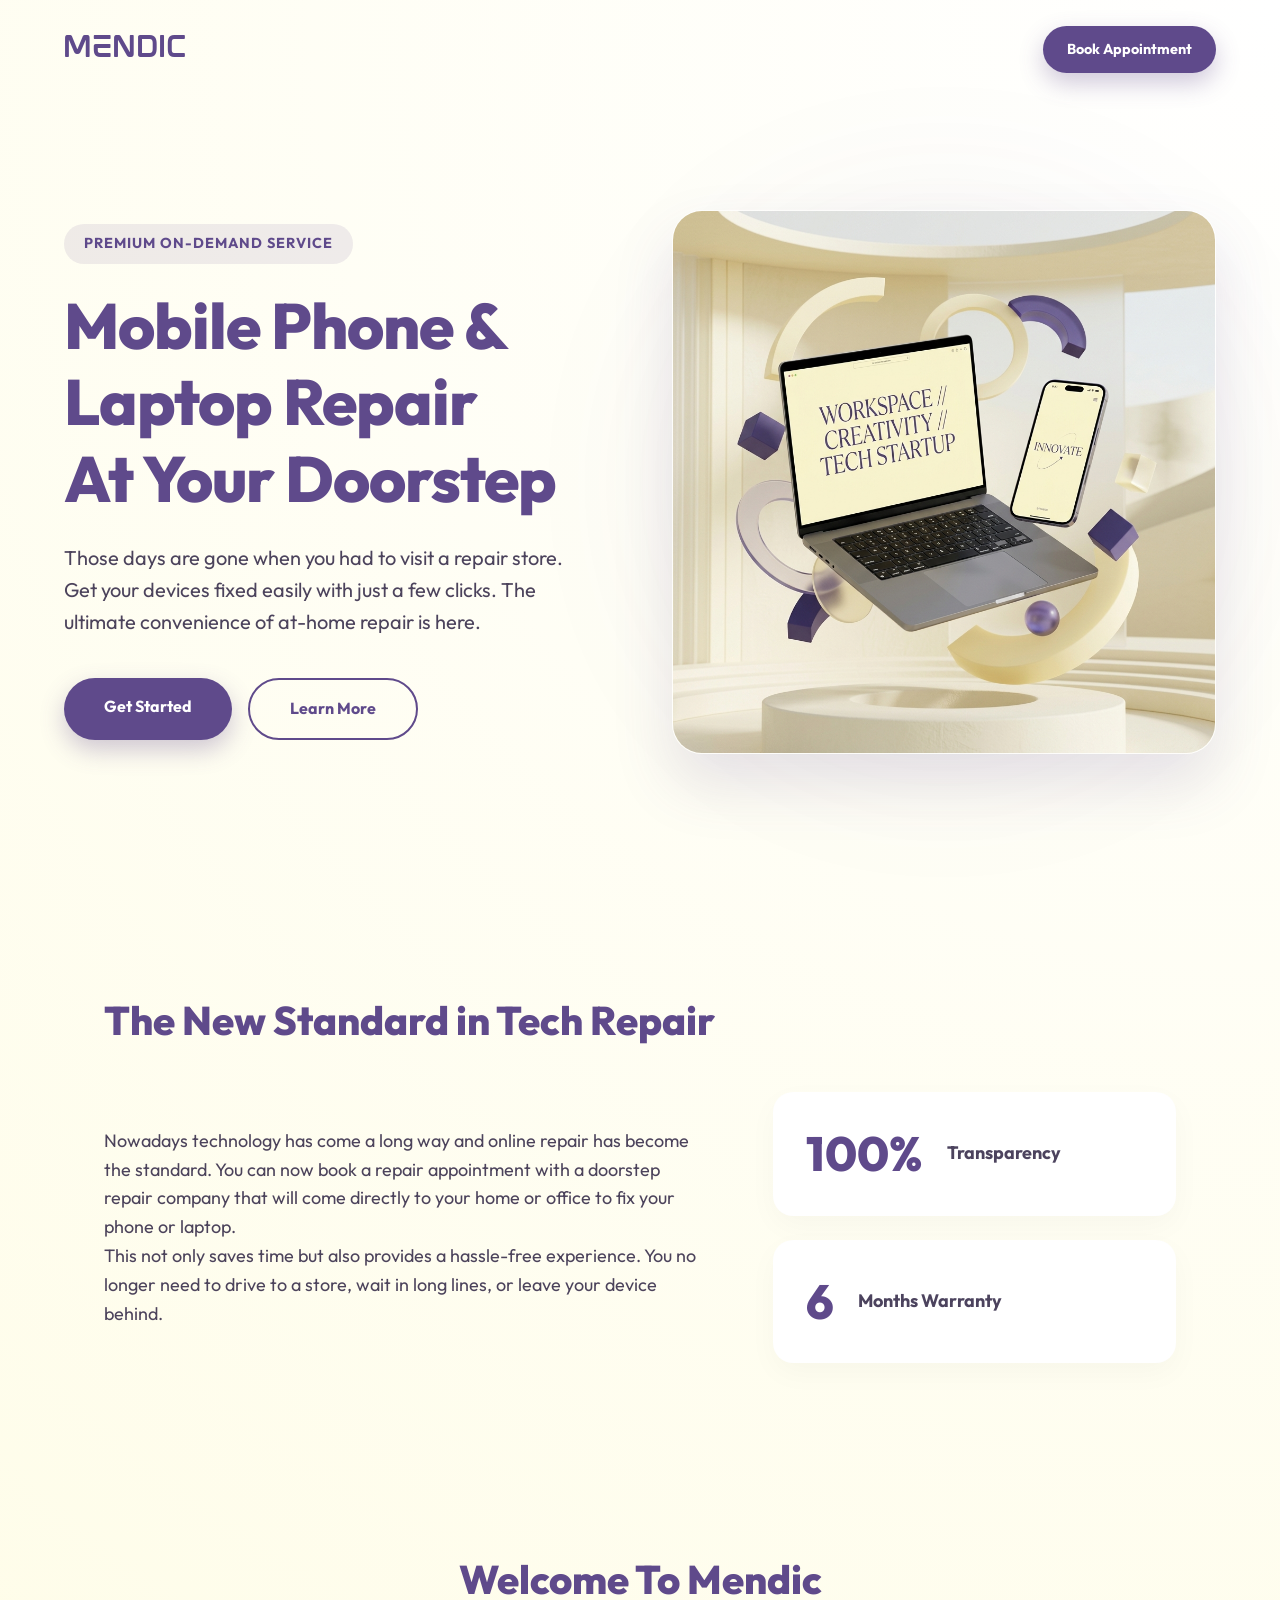
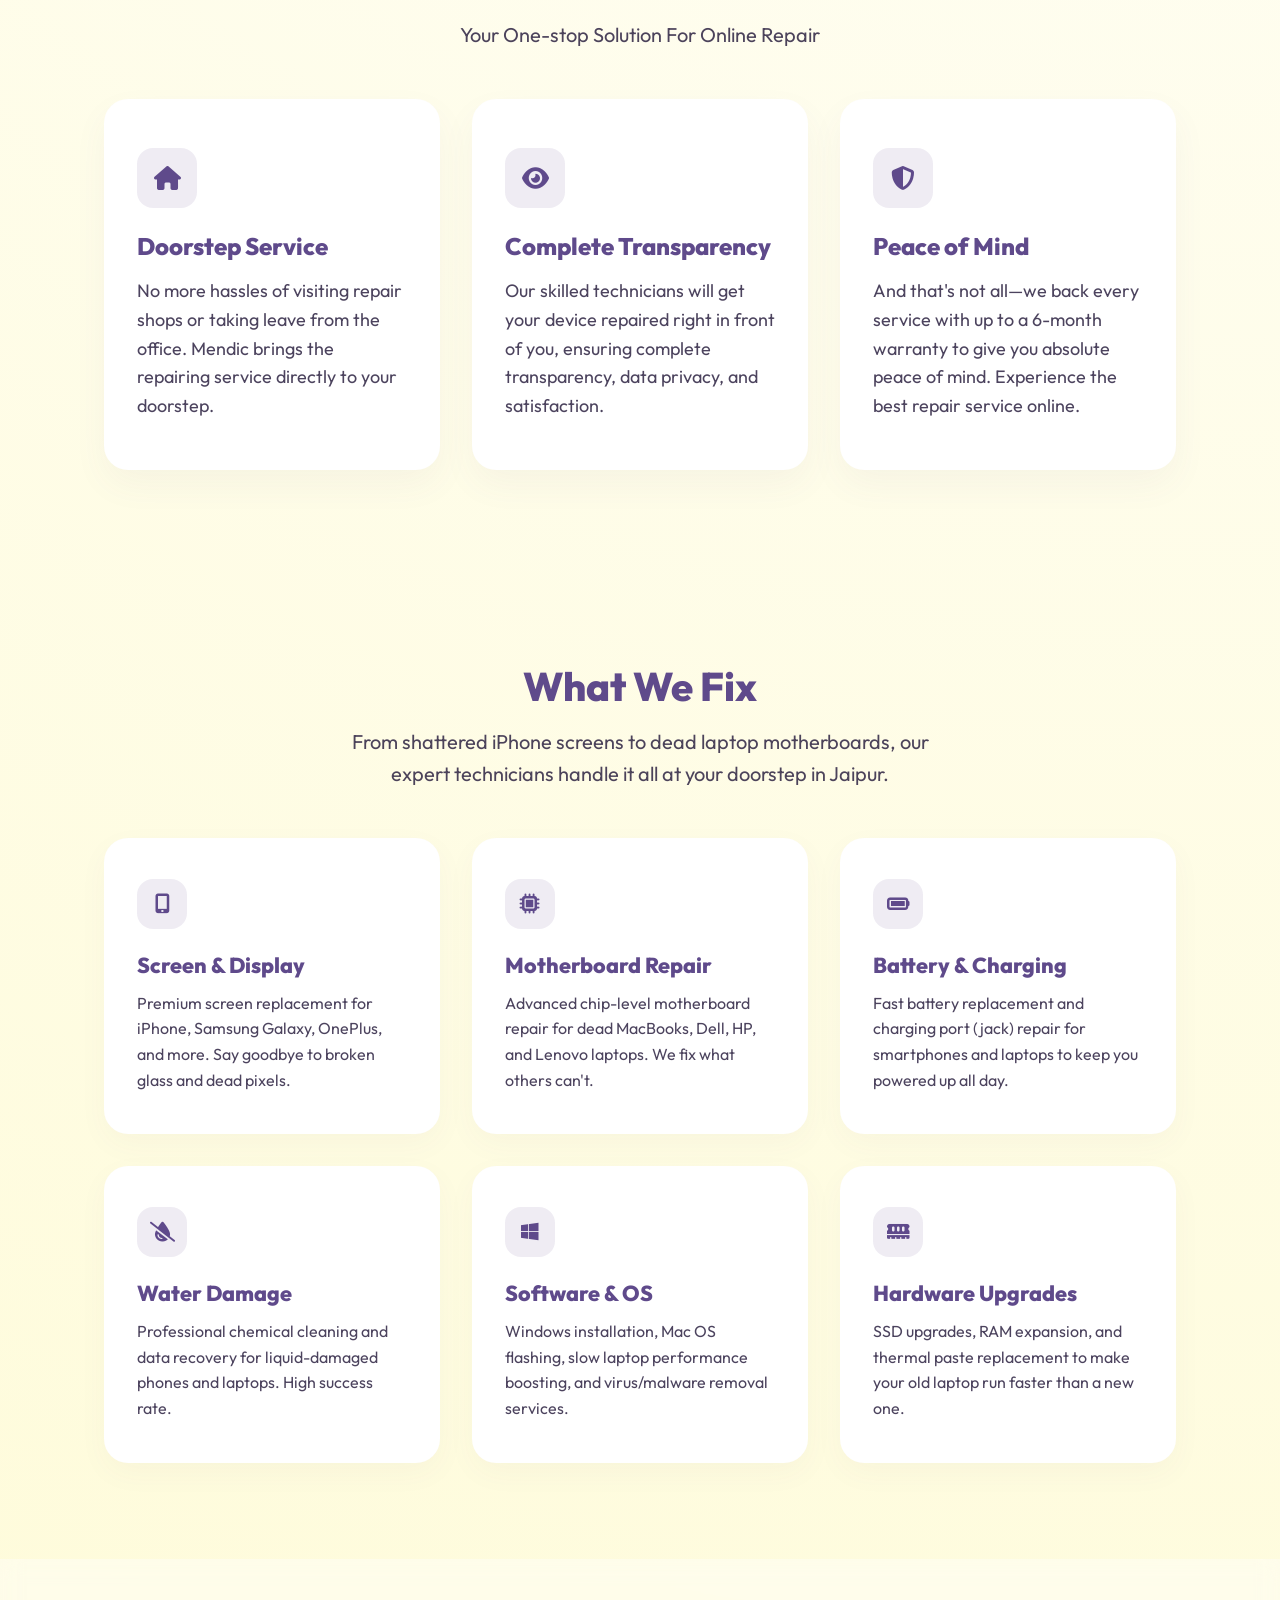
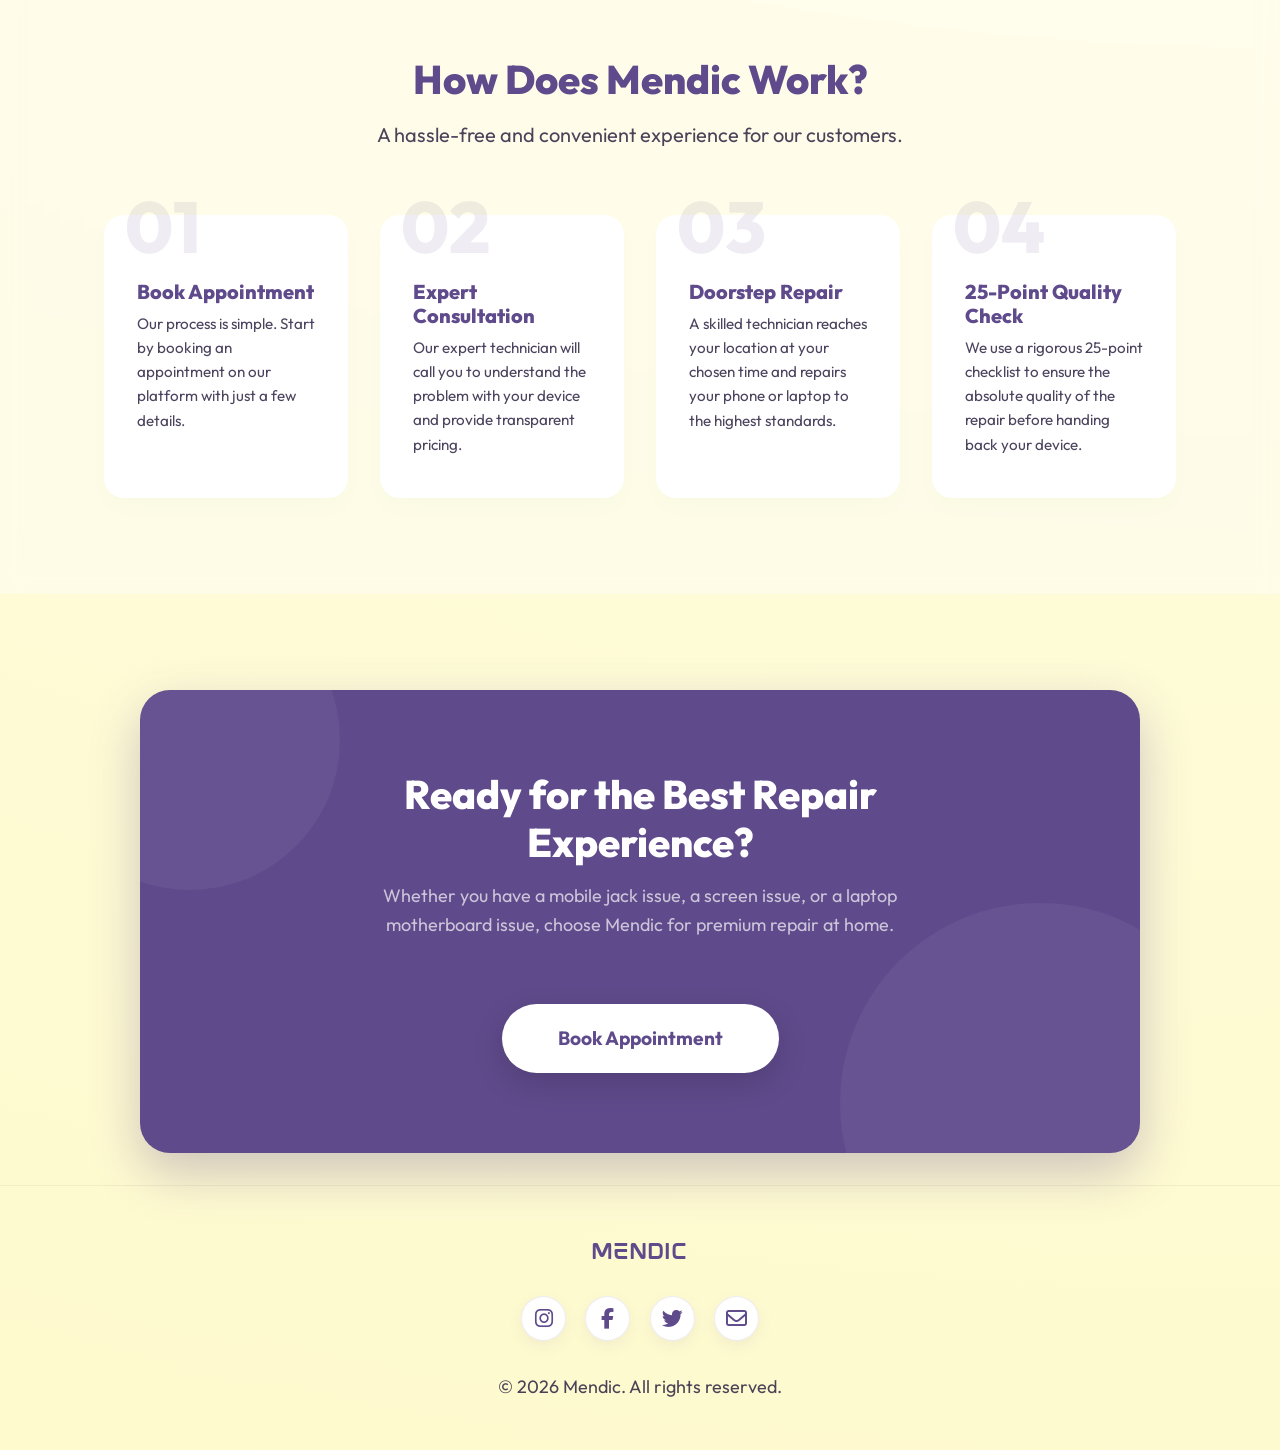
==== commit 68c6a26c: "Add SEO optimized Services section" ====
--- a/index.html
+++ b/index.html
@@ -96,6 +96,49 @@
         </div>
     </section>
 
+    <!-- Services Section -->
+    <section class="services-section section-padding fade-in-up">
+        <div class="container">
+            <div class="text-center mb-4">
+                <h2 class="section-title">What We Fix</h2>
+                <p class="section-subtitle">From shattered iPhone screens to dead laptop motherboards, our expert technicians handle it all at your doorstep in Jaipur.</p>
+            </div>
+
+            <div class="services-grid">
+                <div class="service-card">
+                    <div class="icon-box"><i class="fa-solid fa-mobile-screen-button"></i></div>
+                    <h3>Screen & Display</h3>
+                    <p>Premium screen replacement for iPhone, Samsung Galaxy, OnePlus, and more. Say goodbye to broken glass and dead pixels.</p>
+                </div>
+                <div class="service-card">
+                    <div class="icon-box"><i class="fa-solid fa-microchip"></i></div>
+                    <h3>Motherboard Repair</h3>
+                    <p>Advanced chip-level motherboard repair for dead MacBooks, Dell, HP, and Lenovo laptops. We fix what others can't.</p>
+                </div>
+                <div class="service-card">
+                    <div class="icon-box"><i class="fa-solid fa-battery-full"></i></div>
+                    <h3>Battery & Charging</h3>
+                    <p>Fast battery replacement and charging port (jack) repair for smartphones and laptops to keep you powered up all day.</p>
+                </div>
+                <div class="service-card">
+                    <div class="icon-box"><i class="fa-solid fa-droplet-slash"></i></div>
+                    <h3>Water Damage</h3>
+                    <p>Professional chemical cleaning and data recovery for liquid-damaged phones and laptops. High success rate.</p>
+                </div>
+                <div class="service-card">
+                    <div class="icon-box"><i class="fa-brands fa-windows"></i></div>
+                    <h3>Software & OS</h3>
+                    <p>Windows installation, Mac OS flashing, slow laptop performance boosting, and virus/malware removal services.</p>
+                </div>
+                <div class="service-card">
+                    <div class="icon-box"><i class="fa-solid fa-memory"></i></div>
+                    <h3>Hardware Upgrades</h3>
+                    <p>SSD upgrades, RAM expansion, and thermal paste replacement to make your old laptop run faster than a new one.</p>
+                </div>
+            </div>
+        </div>
+    </section>
+
     <!-- How It Works -->
     <section class="how-it-works section-padding bg-light fade-in-up">
         <div class="container">
@@ -146,7 +189,7 @@
             <a href="https://www.instagram.com/mendic.in/" target="_blank" rel="noopener noreferrer" aria-label="Instagram"><i class="fa-brands fa-instagram"></i></a>
             <a href="https://facebook.com/" target="_blank" rel="noopener noreferrer" aria-label="Facebook"><i class="fa-brands fa-facebook-f"></i></a>
             <a href="https://x.com/" target="_blank" rel="noopener noreferrer" aria-label="Twitter"><i class="fa-brands fa-twitter"></i></a>
-            <a href="mailto:contact@mendic.in" aria-label="Email"><i class="fa-regular fa-envelope"></i></a>
+            <a href="mailto:mendicindia@gmail.com" aria-label="Email"><i class="fa-regular fa-envelope"></i></a>
         </div>
         <p>&copy; 2026 Mendic. All rights reserved.</p>
     </footer>
--- a/style.css
+++ b/style.css
@@ -308,6 +308,44 @@
   margin-bottom: 1rem;
 }
 
+/* Services Section */
+.services-grid {
+  display: grid;
+  grid-template-columns: repeat(3, 1fr);
+  gap: 2rem;
+}
+
+.service-card {
+  background: var(--white);
+  padding: 2.5rem 2rem;
+  border-radius: 24px;
+  box-shadow: 0 10px 30px rgba(95, 74, 139, 0.04);
+  transition: all 0.3s ease;
+  border: 1px solid rgba(255,255,255,0.6);
+}
+
+.service-card:hover {
+  transform: translateY(-8px);
+  box-shadow: 0 20px 40px rgba(95, 74, 139, 0.1);
+  border-color: rgba(95, 74, 139, 0.2);
+}
+
+.service-card .icon-box {
+  width: 50px;
+  height: 50px;
+  font-size: 1.25rem;
+}
+
+.service-card h3 {
+  font-size: 1.35rem;
+  margin-bottom: 0.75rem;
+}
+
+.service-card p {
+  font-size: 1rem;
+  margin: 0;
+}
+
 /* How It Works */
 .bg-light {
   background: rgba(255, 255, 255, 0.4);
@@ -519,6 +557,10 @@
     grid-template-columns: 1fr;
   }
   
+  .services-grid {
+    grid-template-columns: repeat(2, 1fr);
+  }
+  
   .steps-container {
     grid-template-columns: repeat(2, 1fr);
   }
@@ -527,6 +569,10 @@
 @media (max-width: 768px) {
   .hero h1 {
     font-size: 3rem;
+  }
+  
+  .services-grid {
+    grid-template-columns: 1fr;
   }
   
   .steps-container {
@@ -568,6 +614,12 @@
 }
 
 @media (max-width: 480px) {
+  .hero {
+    padding-top: 6.5rem;
+    gap: 2rem;
+    min-height: auto;
+  }
+
   .hero h1 {
     font-size: 2.3rem;
     line-height: 1.1;
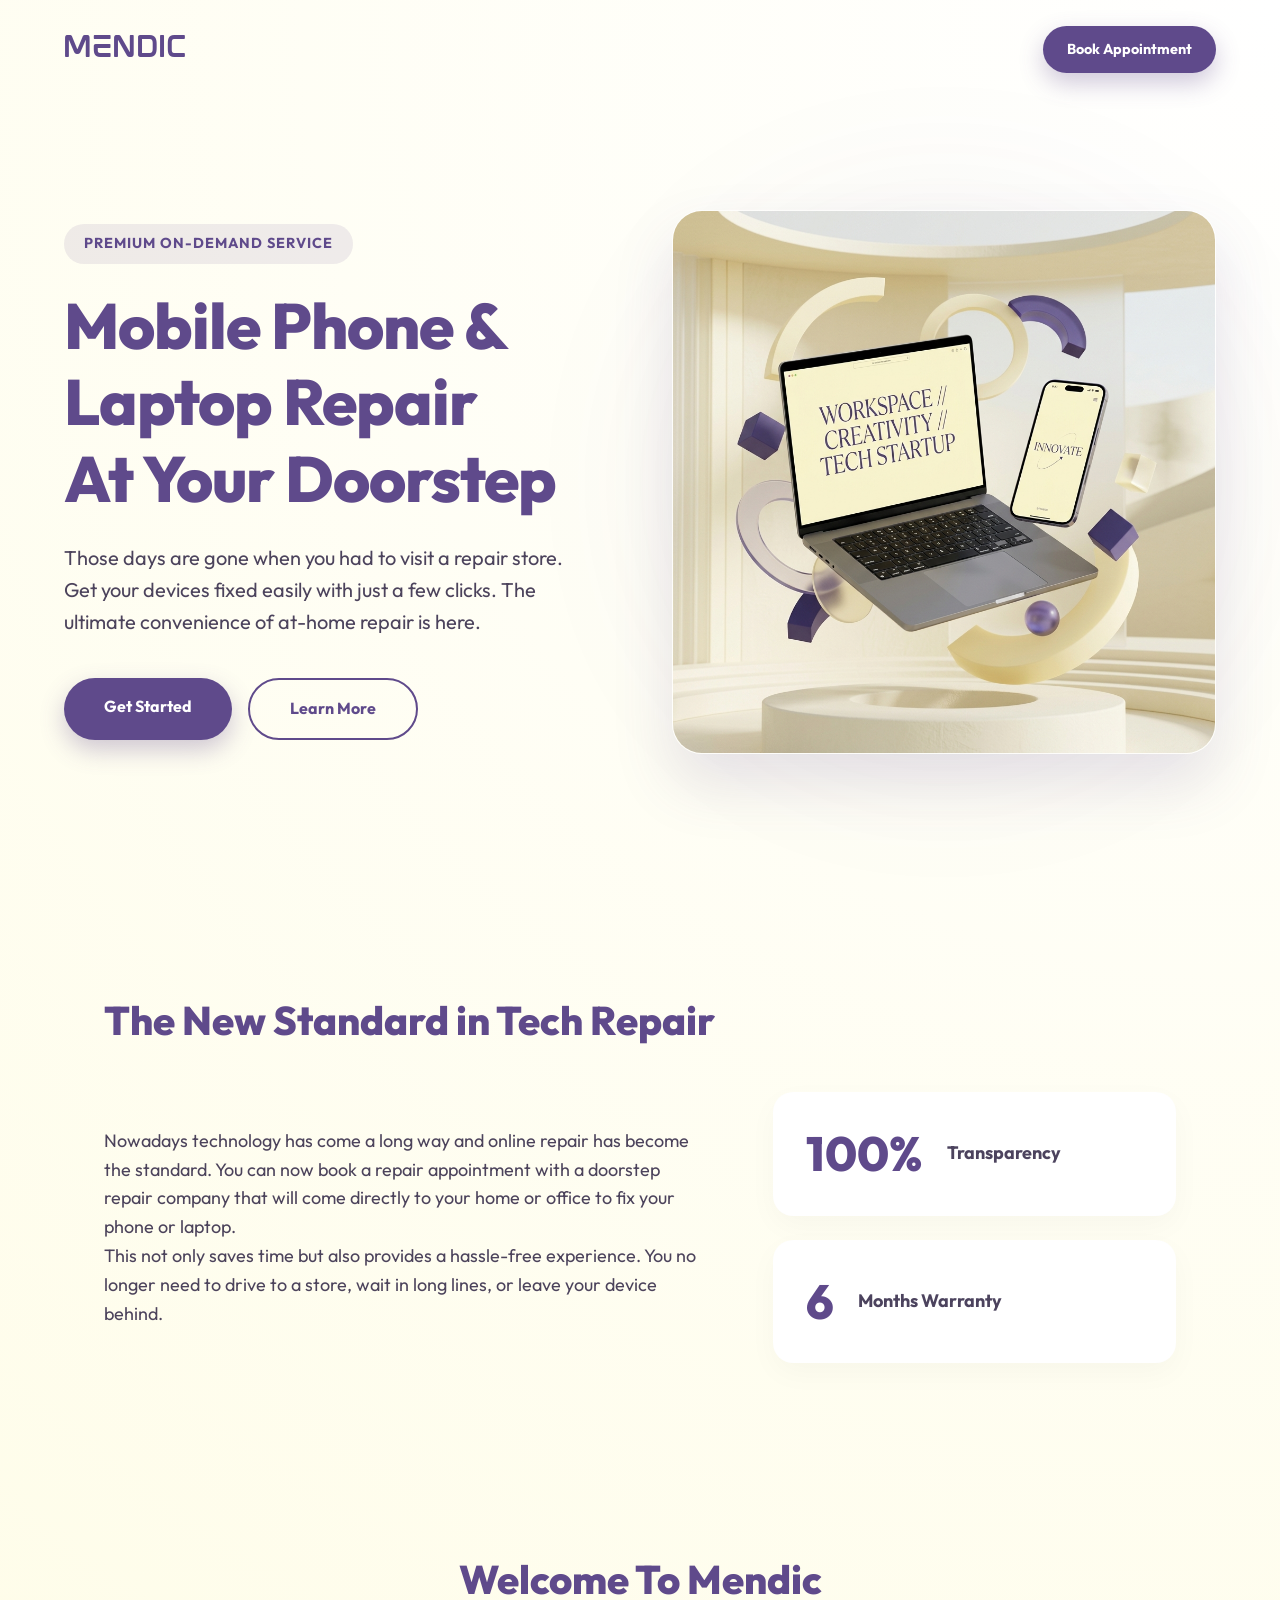
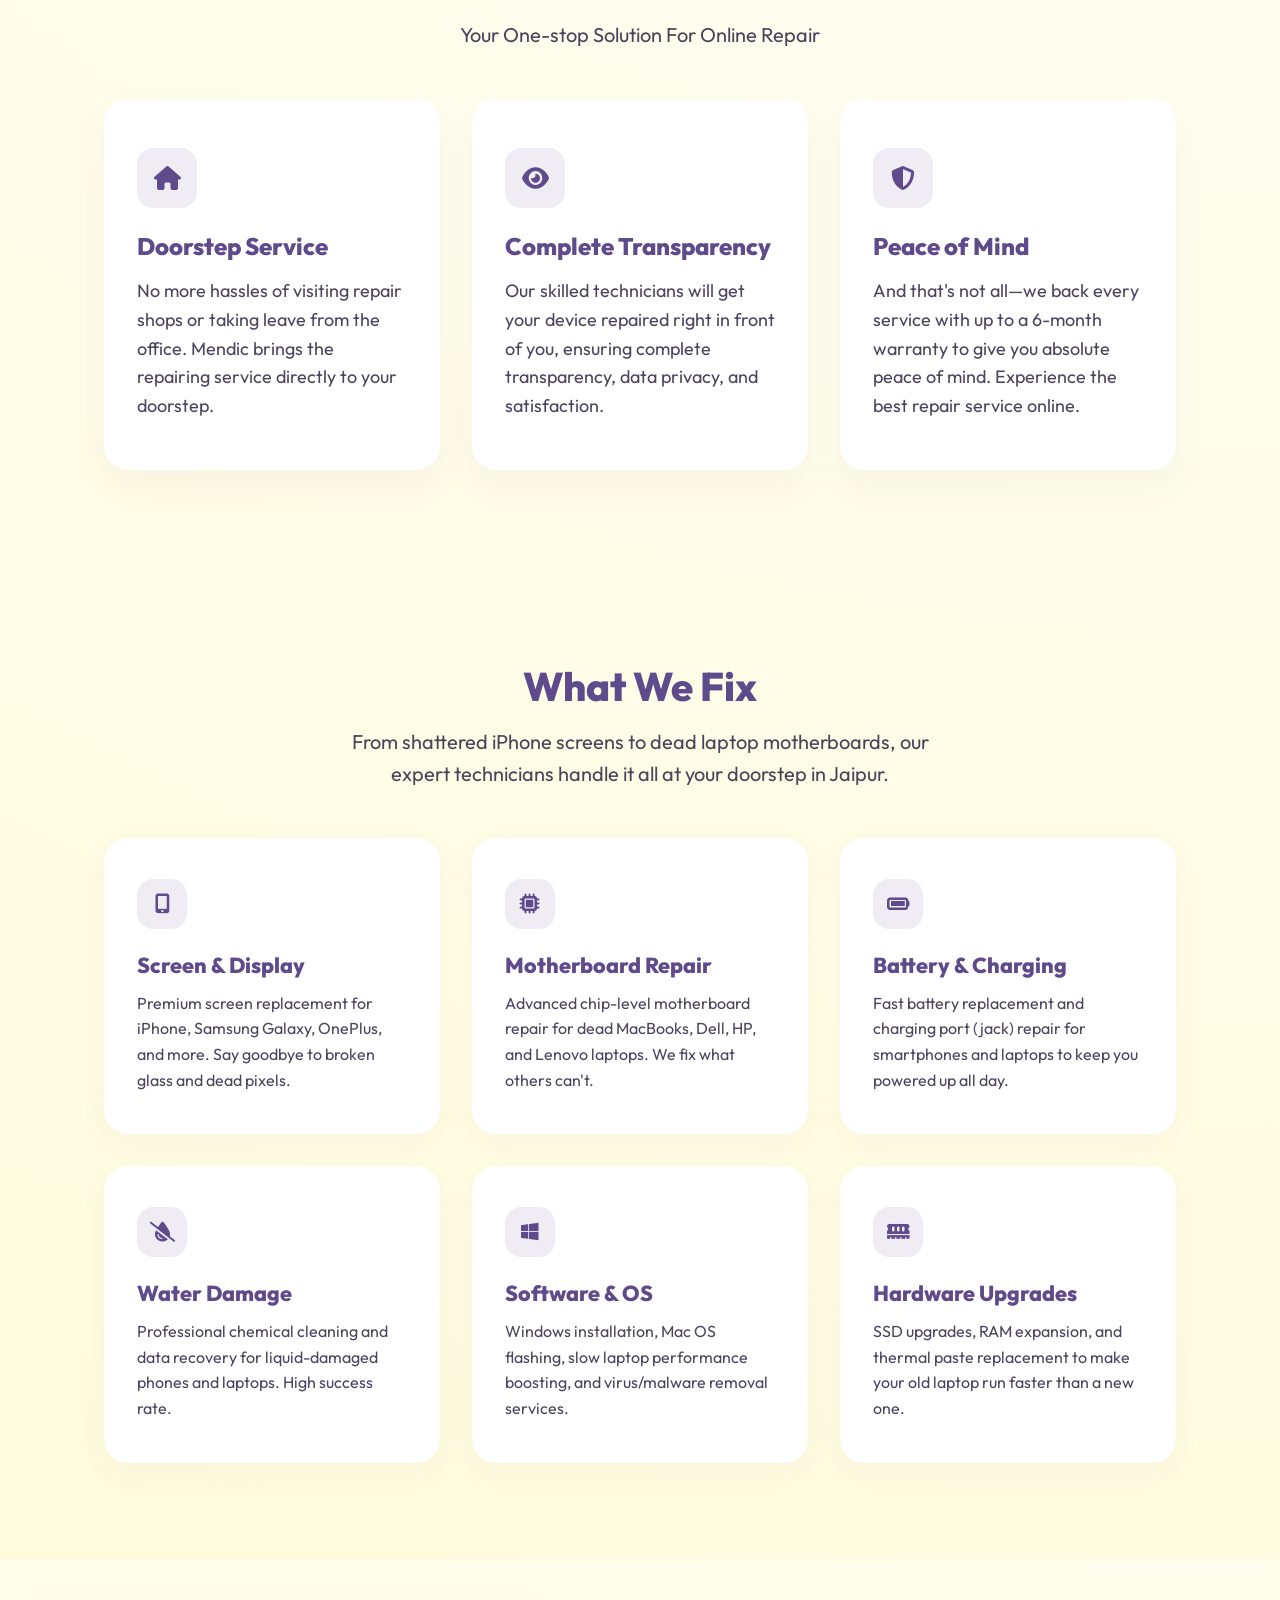
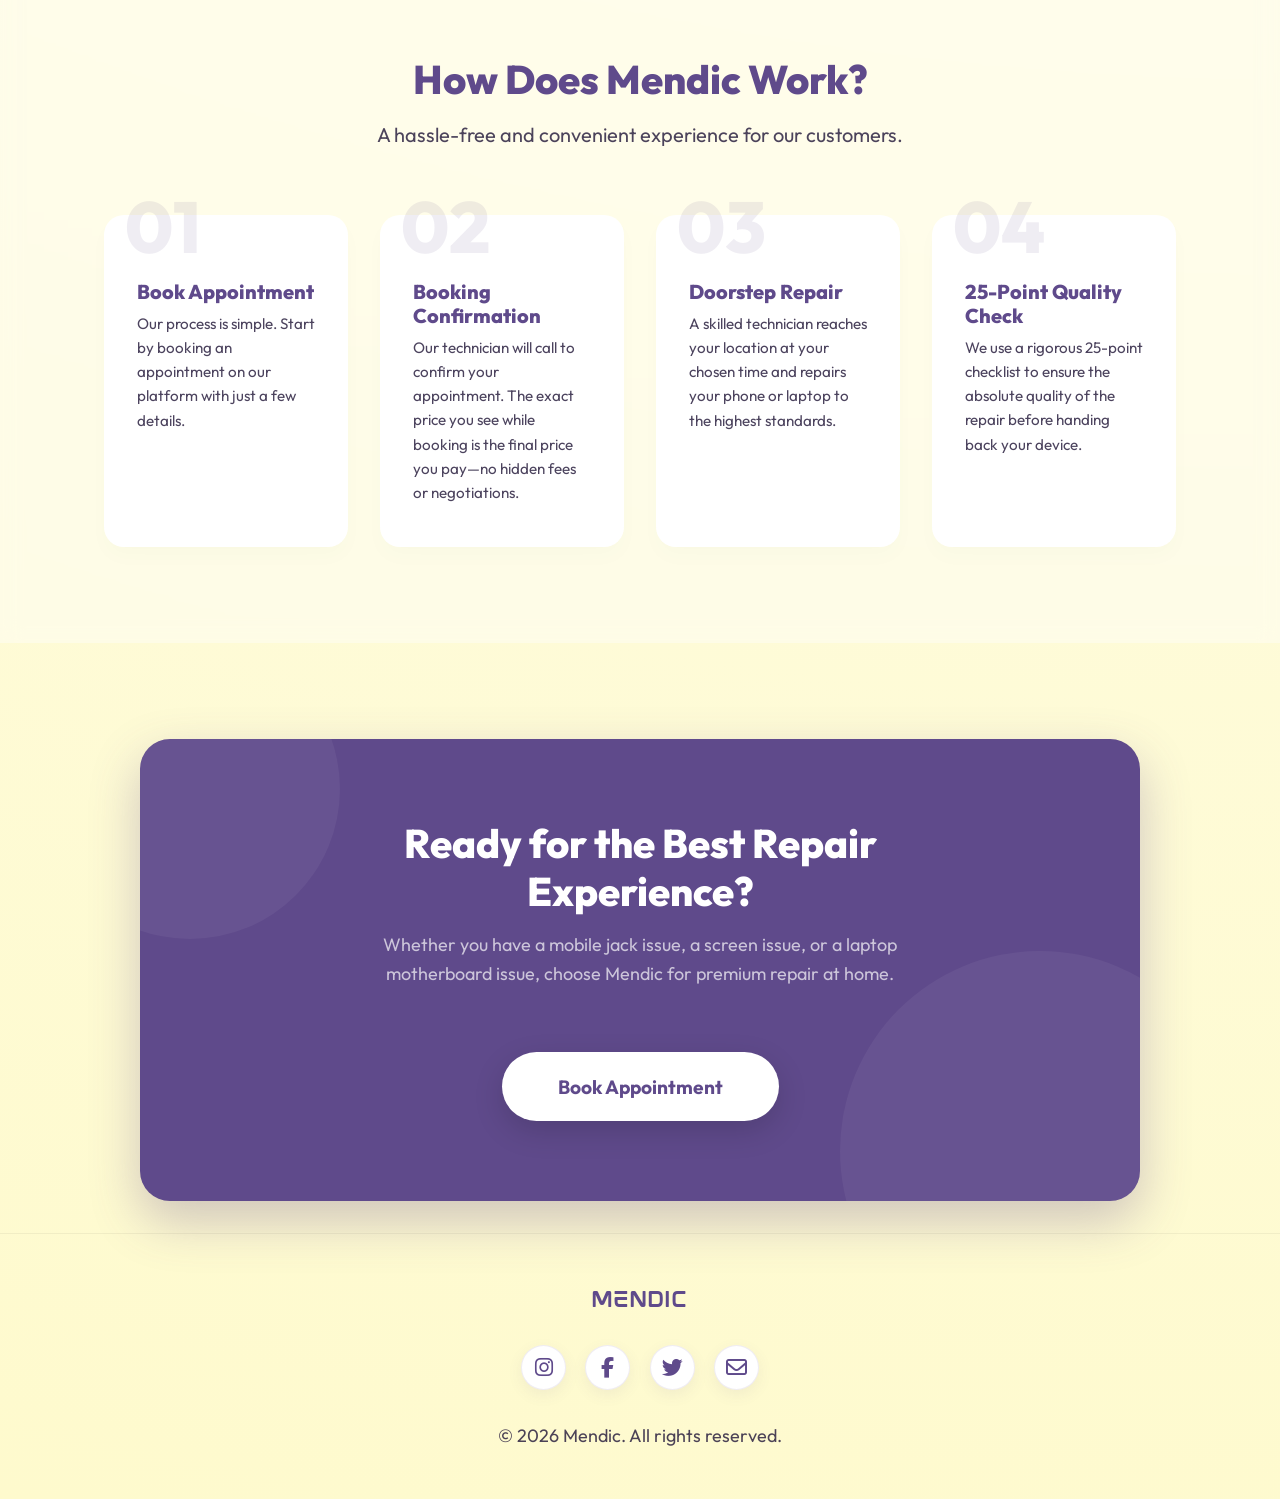
==== commit f12bea6e: "Update Step 2 text to confirm fixed upfront pricing" ====
--- a/index.html
+++ b/index.html
@@ -155,8 +155,8 @@
                 </div>
                 <div class="step">
                     <div class="step-number">02</div>
-                    <h3>Expert Consultation</h3>
-                    <p>Our expert technician will call you to understand the problem with your device and provide transparent pricing.</p>
+                    <h3>Booking Confirmation</h3>
+                    <p>Our technician will call to confirm your appointment. The exact price you see while booking is the final price you pay—no hidden fees or negotiations.</p>
                 </div>
                 <div class="step">
                     <div class="step-number">03</div>
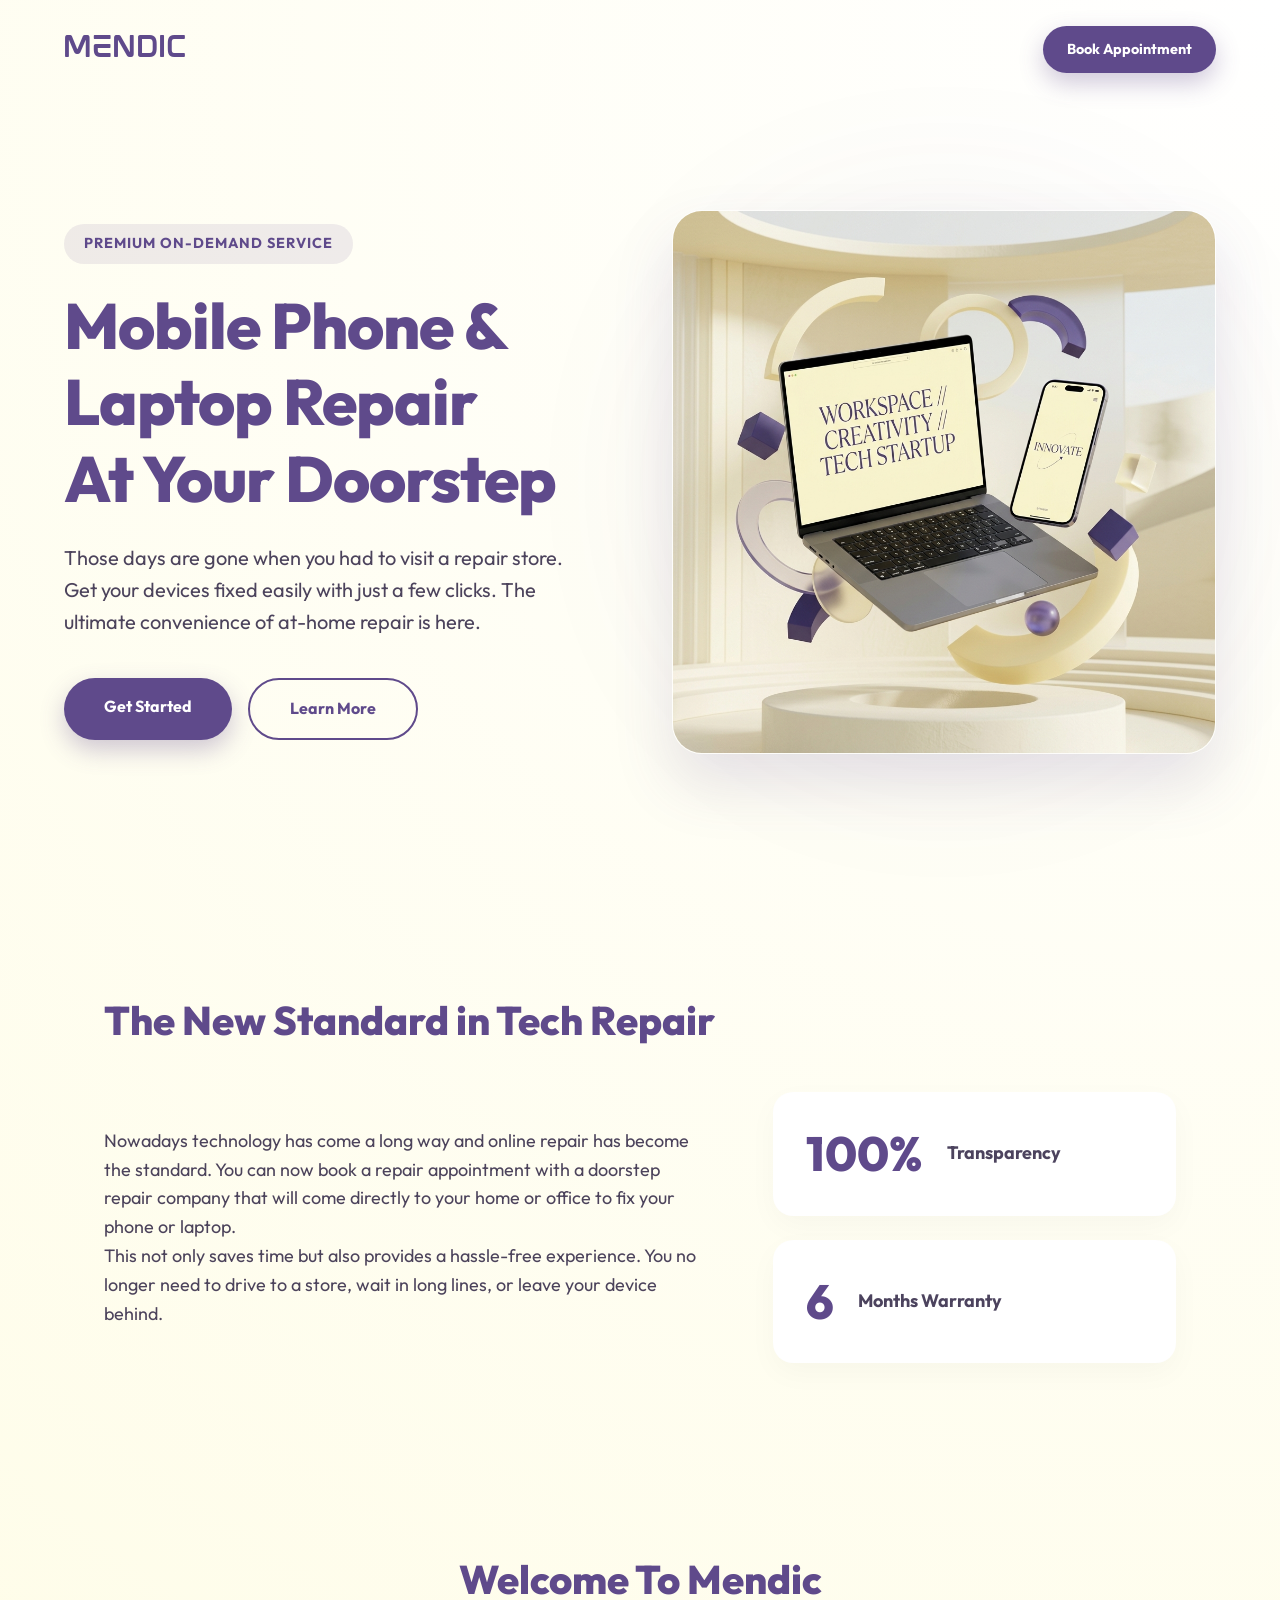
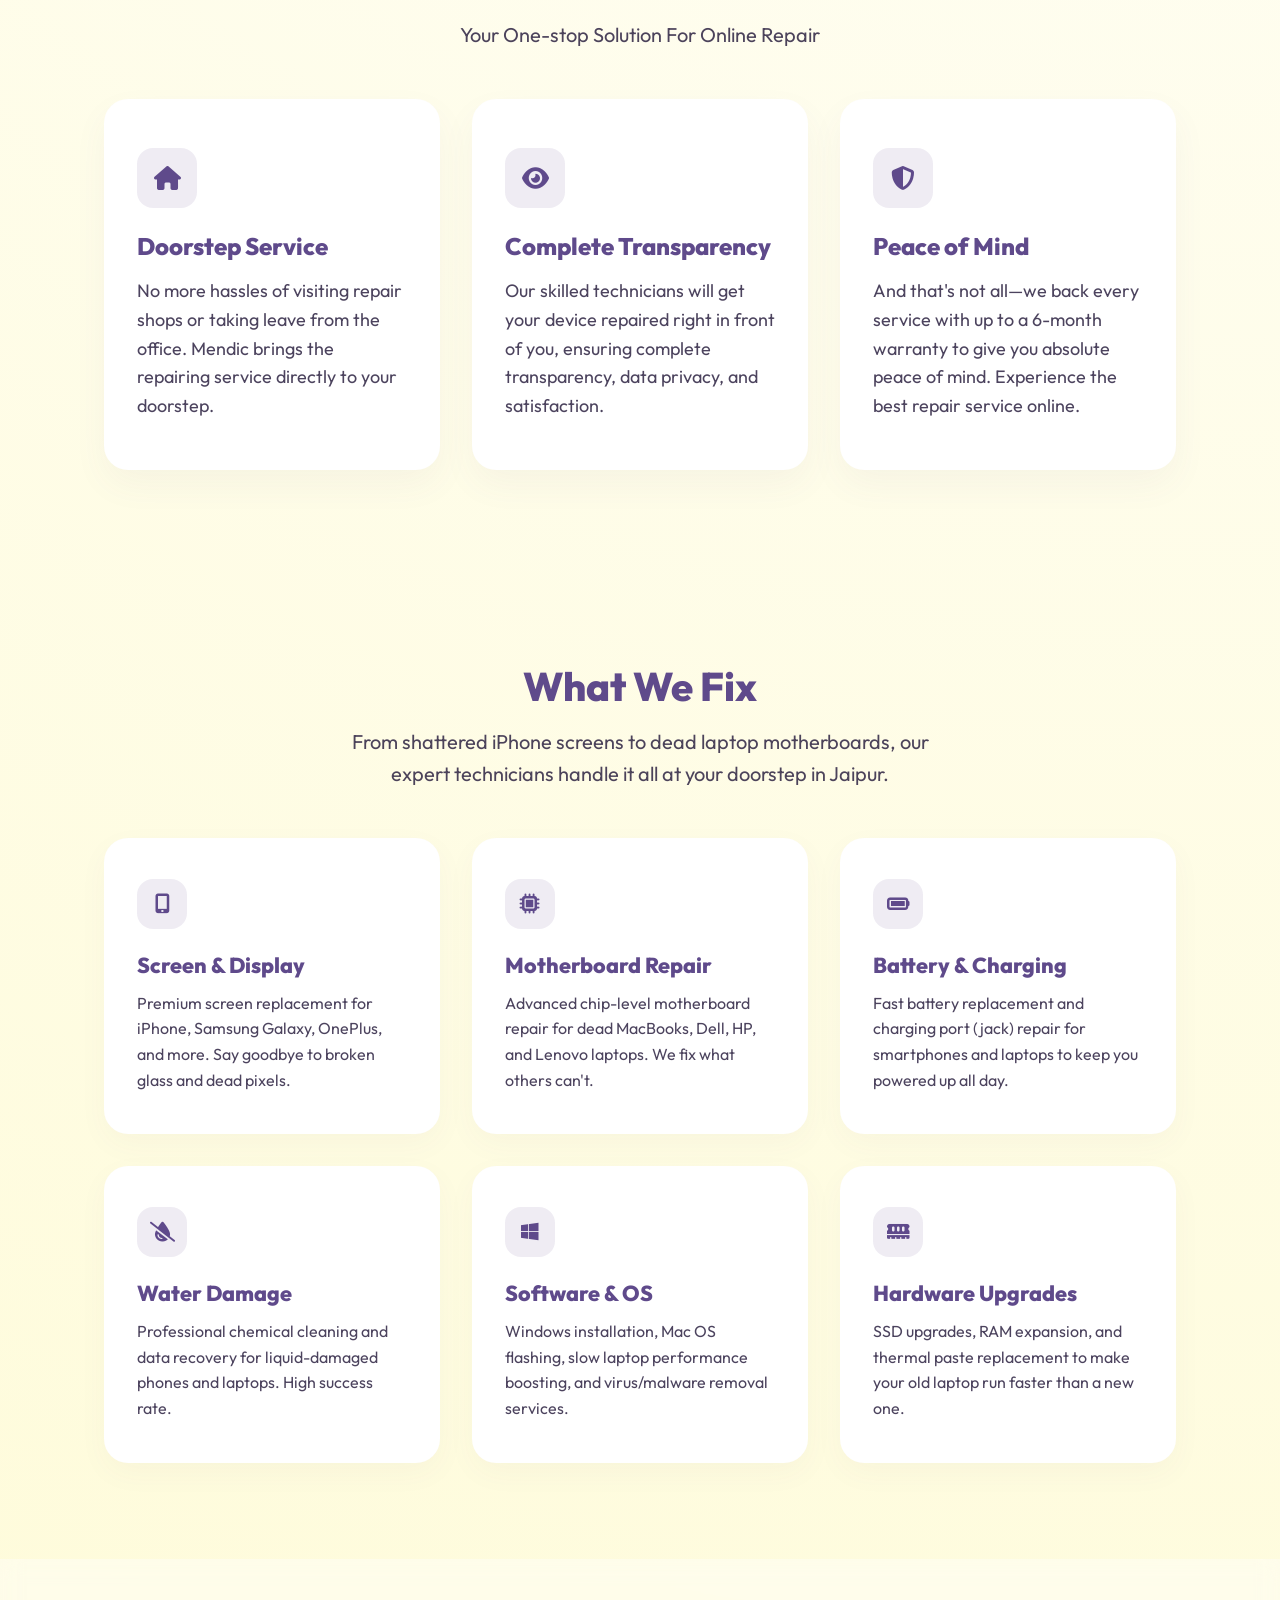
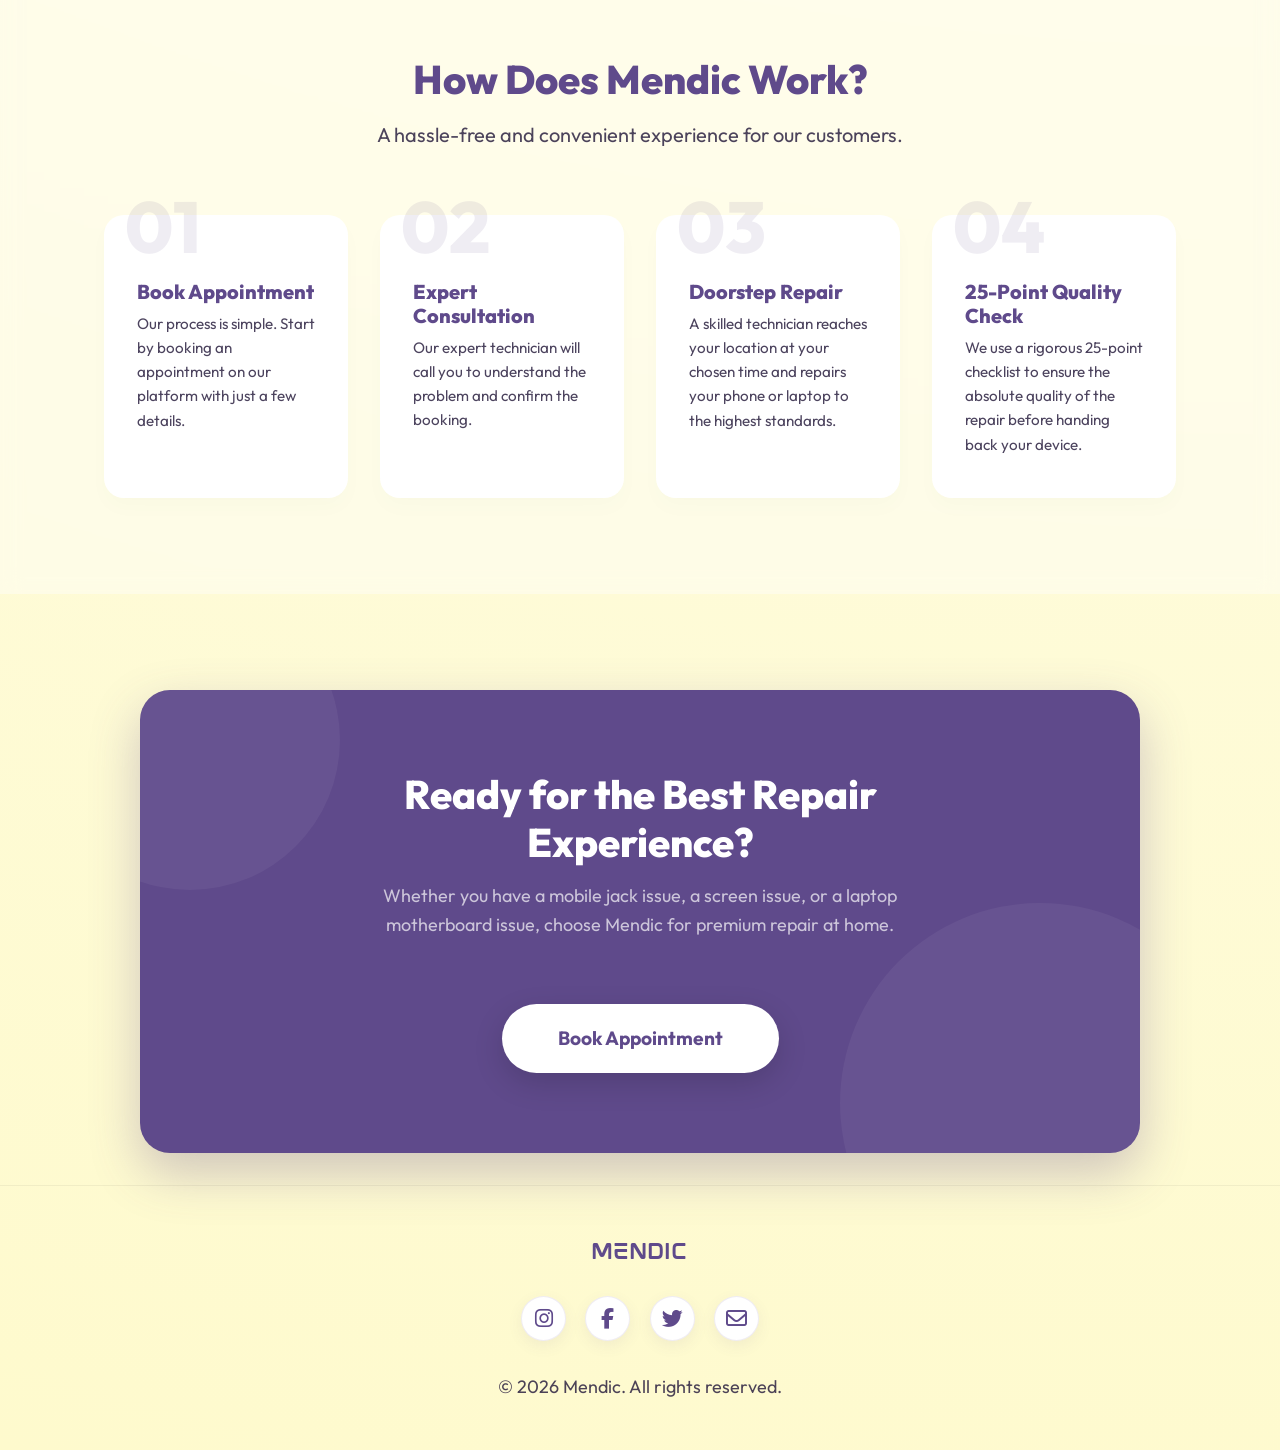
==== commit f3af0bf2: "Update expert consultation text" ====
--- a/index.html
+++ b/index.html
@@ -155,8 +155,8 @@
                 </div>
                 <div class="step">
                     <div class="step-number">02</div>
-                    <h3>Booking Confirmation</h3>
-                    <p>Our technician will call to confirm your appointment. The exact price you see while booking is the final price you pay—no hidden fees or negotiations.</p>
+                    <h3>Expert Consultation</h3>
+                    <p>Our expert technician will call you to understand the problem and confirm the booking.</p>
                 </div>
                 <div class="step">
                     <div class="step-number">03</div>
